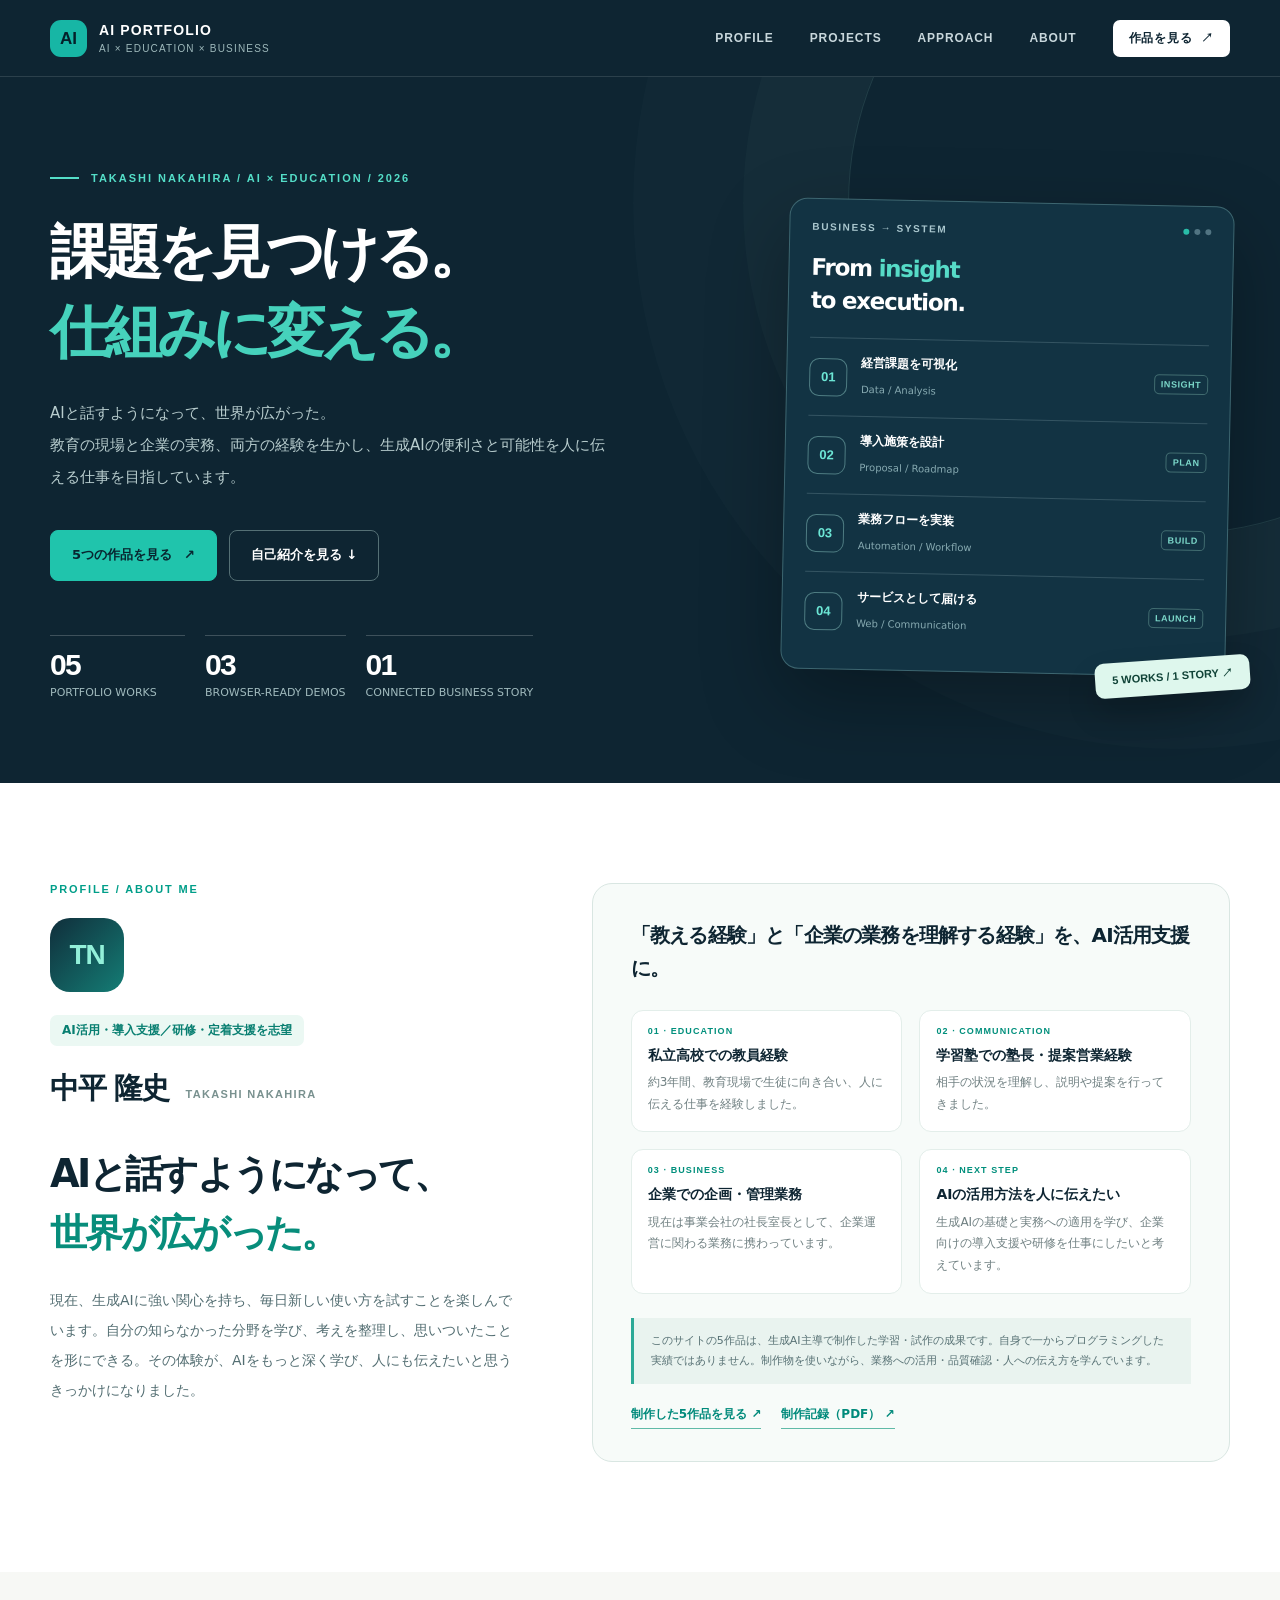
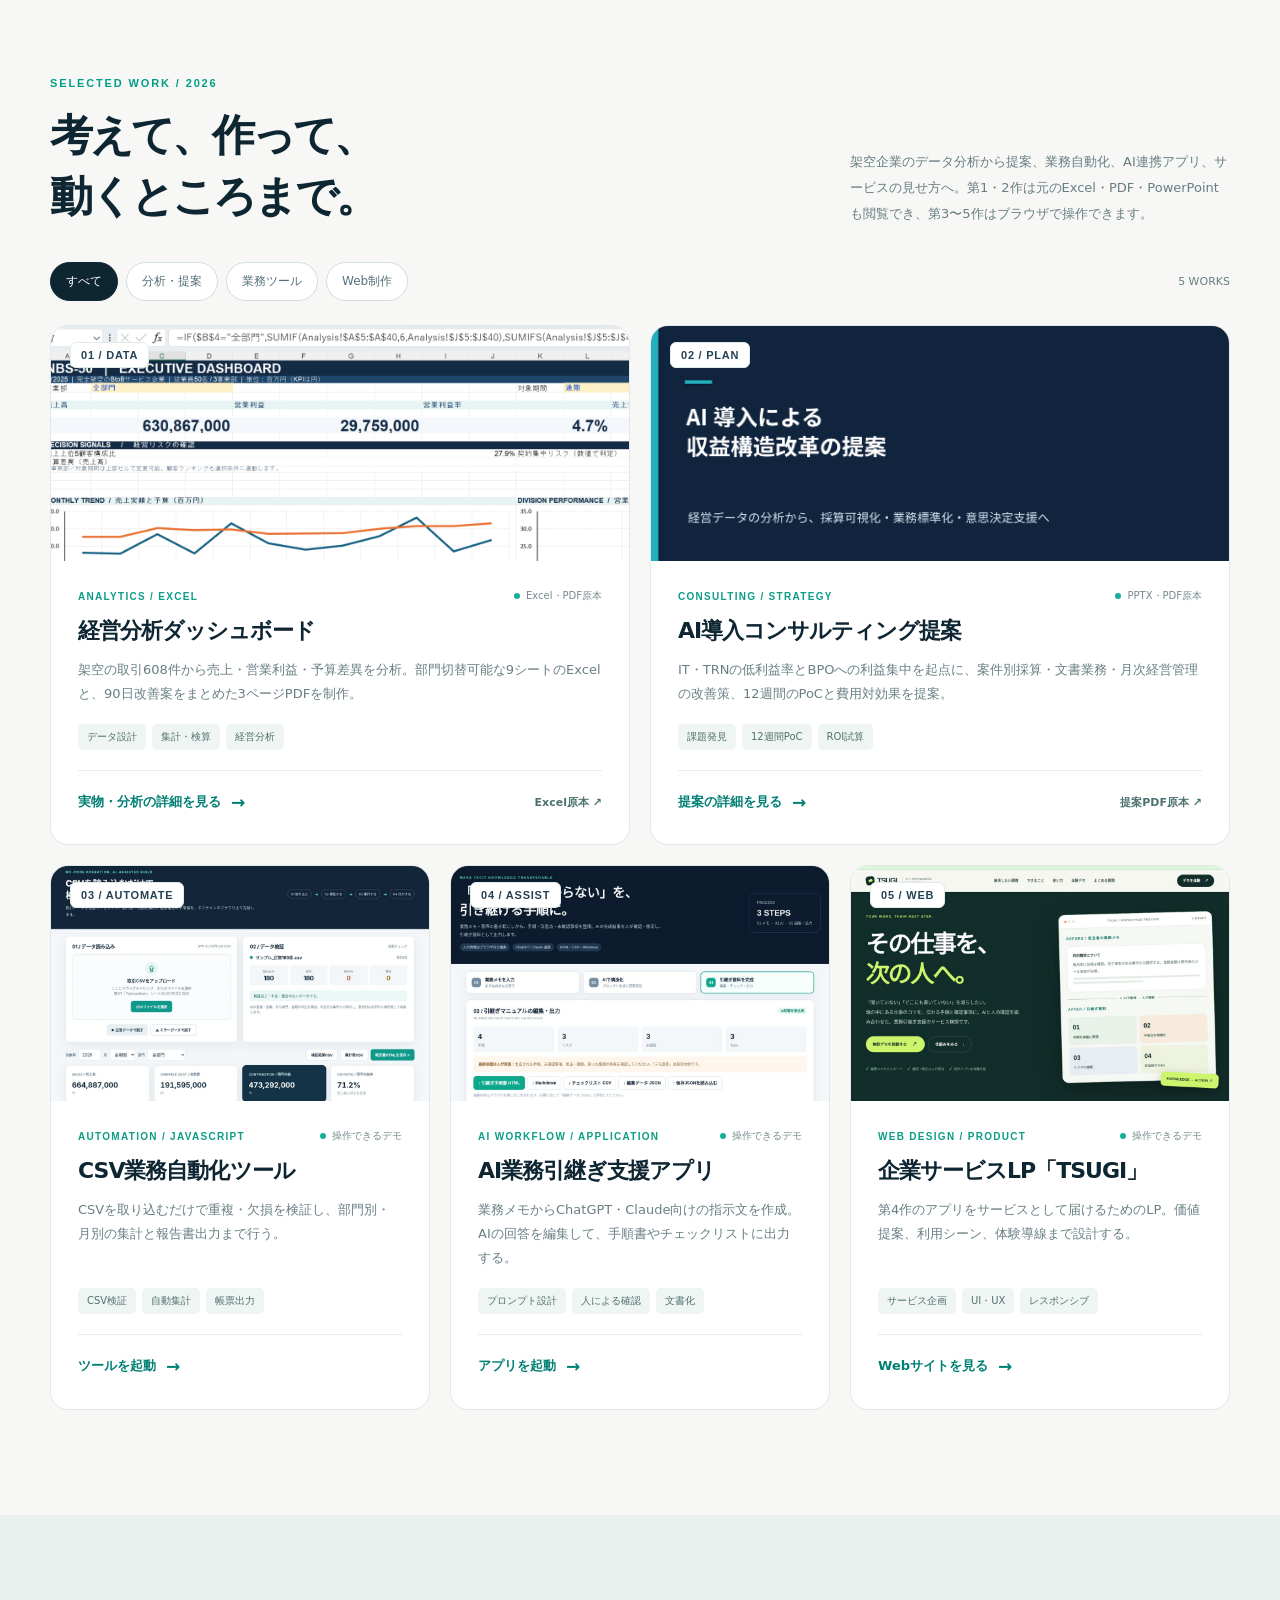
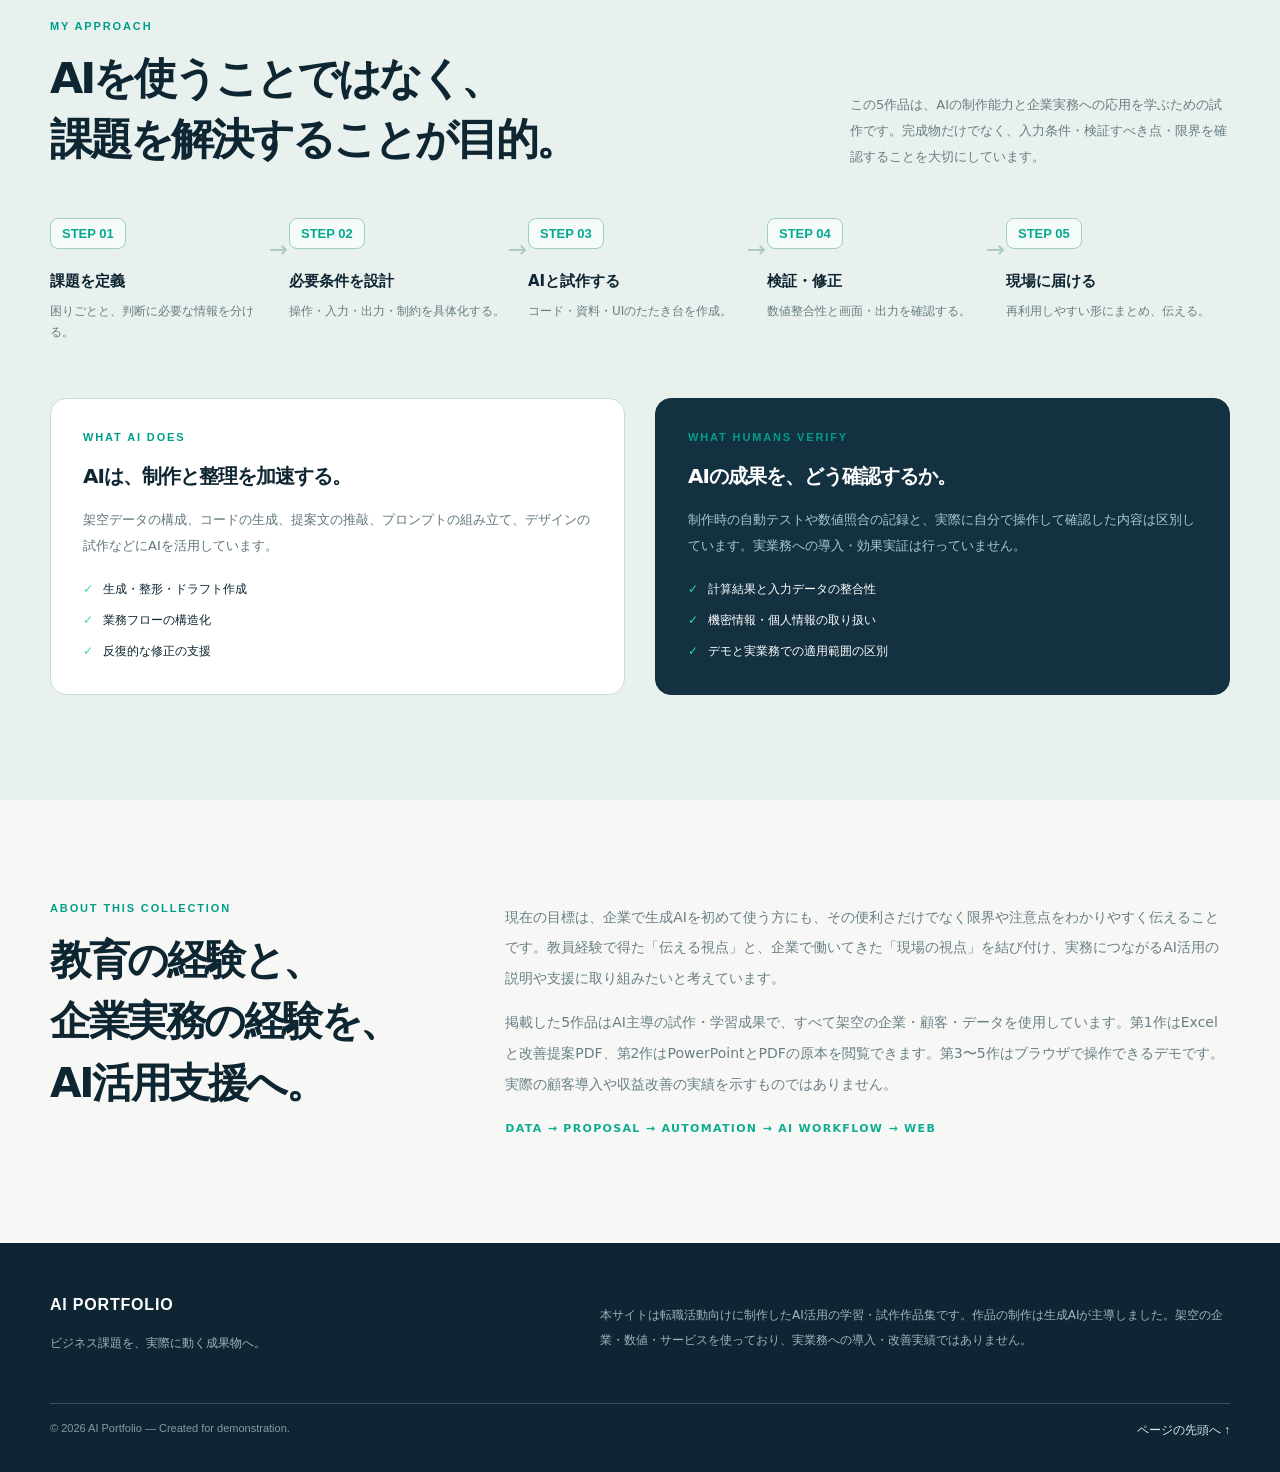
==== index.html @ bf44d301 "Add files via upload" ====
<!DOCTYPE html>

<html lang="ja"><head><meta charset="utf-8"/><meta content="width=device-width, initial-scale=1" name="viewport"/><meta content="light" name="color-scheme"/><meta content="教員・学習塾・事業会社での経験を背景に、AI活用と企業向け研修・導入支援を目指す中平隆史の自己紹介とAI活用作品5点。" name="description"/><title>中平 隆史｜AI活用・研修支援を目指すポートフォリオ</title>
<style>
:root{--ink:#0e2532;--ink2:#142f3e;--cream:#f7f8f5;--paper:#ffffff;--soft:#edf3f1;--mint:#11b59e;--mint2:#d9f4ea;--line:#dce6e5;--muted:#687d83;--pale:#b9cccd;--shadow:0 19px 50px rgba(14,37,50,.08)}
*{box-sizing:border-box}html{scroll-behavior:smooth}body{margin:0;background:var(--cream);font-family:'Yu Gothic','Hiragino Kaku Gothic ProN','Noto Sans JP',Meiryo,system-ui,sans-serif;color:var(--ink);-webkit-font-smoothing:antialiased;line-height:1.75}a{color:inherit}button{font:inherit;cursor:pointer}a:focus-visible,button:focus-visible{outline:3px solid var(--mint);outline-offset:4px}a:not(.btn):hover{text-decoration-color:var(--mint)}.wrap{width:min(1180px,calc(100% - 64px));margin-inline:auto}.topbar{background:var(--ink);color:white;position:sticky;top:0;z-index:40;border-bottom:1px solid rgba(255,255,255,.12)}.topbar-inner{height:76px;display:flex;align-items:center;justify-content:space-between;gap:20px}.brand{display:flex;align-items:center;gap:12px;text-decoration:none}.brand-mark{width:37px;height:37px;border-radius:11px;background:#17b6a5;color:#04202a;font:800 17px/37px Arial;text-align:center}.brand-copy{display:flex;flex-direction:column;line-height:1.22}.brand-copy b{font:700 14px Arial,sans-serif;letter-spacing:.08em}.brand-copy small{font:400 10px Arial,sans-serif;letter-spacing:.12em;color:#9eb9bb;margin-top:5px}.topnav{display:flex;align-items:center;gap:36px}.topnav a{color:#c8d7dc;text-decoration:none;font:700 12px Arial,sans-serif;letter-spacing:.075em}.topnav a:hover{color:white}.nav-cta{display:flex;gap:8px;align-items:center;color:var(--ink)!important;background:white;padding:10px 16px;border-radius:7px}.mobile-menu{display:none;border:1px solid #54686e;color:white;background:none;border-radius:8px;padding:7px 11px}
.hero{background:var(--ink);color:white;position:relative;overflow:hidden}.hero:before{content:'';width:660px;height:660px;border:1px solid rgba(175,233,219,.12);border-radius:50%;position:absolute;right:-230px;top:-205px;box-shadow:0 0 0 105px rgba(175,233,219,.025),0 0 0 215px rgba(175,233,219,.016)}.hero-grid{display:grid;grid-template-columns:1.15fr .85fr;gap:45px;align-items:center;padding:95px 0 80px;position:relative}.hero-kicker{display:flex;align-items:center;gap:12px;color:#54dec8;font:700 11px Arial,sans-serif;letter-spacing:.18em;margin-bottom:28px}.hero-kicker:before{content:'';width:29px;height:2px;background:#54dec8}.hero h1{font-size:clamp(37px,4.55vw,65px);line-height:1.38;letter-spacing:-.075em;margin:0 0 24px;font-weight:800}.hero h1 em{font-style:normal;color:#46d2bc}.hero-copy{max-width:560px;font-size:15px;color:#b8cdce;line-height:2.15;margin:0}.hero-actions{display:flex;gap:12px;flex-wrap:wrap;margin-top:37px}.btn{display:inline-flex;justify-content:center;align-items:center;gap:12px;border-radius:8px;padding:13px 21px;font-weight:700;font-size:13px;text-decoration:none;transition:transform .2s,background .2s,border .2s}.btn:hover{transform:translateY(-2px)}.btn-primary{background:#20c4ac;color:#082630;border:1px solid #20c4ac}.btn-primary:hover{background:#63e1cf}.btn-outline{border:1px solid #557075;color:white}.btn-outline:hover{border-color:white}.hero-meta{display:flex;gap:20px;flex-wrap:wrap;margin-top:54px}.hero-meta .stat{border-top:1px solid rgba(255,255,255,.2);padding-top:12px;min-width:135px}.hero-meta b{font:600 30px Arial,sans-serif;letter-spacing:-.06em}.hero-meta span{display:block;color:#a0babd;font-size:11px;line-height:1.7}
.hero-art{max-width:445px;width:100%;margin-left:auto;position:relative}.board{background:#123343;border:1px solid #3d6670;border-radius:18px;padding:22px 22px 19px;box-shadow:0 30px 80px rgba(0,0,0,.3);transform:rotate(1.2deg)}.board-top{display:flex;justify-content:space-between;gap:6px;font:700 10px Arial;letter-spacing:.16em;color:#aac7ce}.dot-row{display:flex;gap:5px}.dot{width:6px;height:6px;border-radius:50%;background:#517482}.dot:nth-child(1){background:#29bda8}.board-title{font-size:23px;line-height:1.42;font-weight:800;letter-spacing:-.055em;margin:19px 0 21px}.board-title span{color:#56dbc7}.flowstep{display:flex;align-items:center;gap:14px;padding:14px 0;border-top:1px solid #345462}.flow-num{width:38px;height:38px;flex-shrink:0;border:1px solid #4e7c82;border-radius:10px;display:flex;align-items:center;justify-content:center;font:bold 13px Arial;color:#6ce6d5}.flowline{flex:1}.flowline strong{display:block;font-size:12px}.flowline small{font-size:10px;color:#87aab1}.flow-tag{font:700 9px Arial;letter-spacing:.06em;color:#7cd8ca;border:1px solid #416c70;padding:4px 6px;border-radius:5px}.floatnote{position:absolute;right:-20px;bottom:-21px;background:#def7ed;padding:10px 17px;color:#104337;font:700 11px Arial;border-radius:9px;box-shadow:0 15px 30px rgba(0,0,0,.17);transform:rotate(-4deg)}
.section{padding:105px 0}.section-kicker{display:block;color:#009e89;font:700 11px Arial,sans-serif;letter-spacing:.17em;margin-bottom:16px}.section-head{display:flex;gap:30px;justify-content:space-between;align-items:end;margin-bottom:35px}.section-head h2{margin:0;font-size:clamp(28px,3.4vw,43px);letter-spacing:-.07em;line-height:1.42}.section-intro{max-width:380px;color:var(--muted);font-size:13px;line-height:2;margin:0}.filters{display:flex;flex-wrap:wrap;gap:8px;margin:0 0 24px}.filter{padding:8px 15px;border:1px solid #d0dfdc;border-radius:100px;background:white;color:#56707a;font-size:12px}.filter:hover{border-color:#23b6a6}.filter.active{background:var(--ink);border-color:var(--ink);color:#fff}.result-count{color:var(--muted);font-size:11px;margin-left:auto;align-self:center}.project-grid{display:grid;grid-template-columns:repeat(6,minmax(0,1fr));gap:20px}.project{grid-column:span 3;background:white;border:1px solid #e1e9e6;border-radius:18px;overflow:hidden;transition:transform .22s,box-shadow .22s;display:flex;flex-direction:column;min-height:510px}.project:hover{transform:translateY(-4px);box-shadow:var(--shadow)}.project.featured{grid-column:span 3}.project.third{grid-column:span 2}.project.hidden{display:none}.project-visual{height:235px;position:relative;overflow:hidden;background:#e6f1ef}.project-visual img{width:100%;height:100%;object-fit:cover;object-position:top center;transition:transform .5s}.project:hover img{transform:scale(1.04)}.visual-inner{position:absolute;inset:0;padding:27px}.v01{background:linear-gradient(125deg,#173449,#10263a)}.v02{background:linear-gradient(145deg,#d8f3e8,#d9e9f0)}.v01 .mini-header{font:700 12px Arial;letter-spacing:.16em;color:#b2d2da}.mini-kpis{display:grid;grid-template-columns:repeat(2,1fr);gap:9px;margin-top:15px}.mini-kpis div{border:1px solid #3e6172;background:#1b4557;border-radius:7px;padding:11px}.mini-kpis small{display:block;color:#89acba;font-size:9px}.mini-kpis b{color:white;font:bold 22px Arial}.mini-bars{height:62px;display:flex;gap:8px;align-items:end;margin-top:18px;border-bottom:1px solid #557184}.mini-bars i{flex:1;background:#23c3a9;border-radius:3px 3px 0 0;opacity:.9}.v02 .plan-paper{position:absolute;inset:23px 25px;background:#fff;box-shadow:0 15px 27px #395e631f;border-radius:7px;padding:24px 24px;transform:rotate(-2deg)}.plan-paper small{font:700 9px Arial;letter-spacing:.1em;color:#009f8d}.plan-paper h4{margin:7px 0 17px;line-height:1.4;font-size:20px;letter-spacing:-.04em;color:#193340}.mini-steps{display:flex;align-items:center;gap:6px}.mini-steps span{background:#e7f2f0;flex:1;border-radius:5px;padding:12px 4px;text-align:center;font:700 11px Arial;color:#176b66}.mini-steps b{font-size:12px;color:#34baa5}.cover-number{position:absolute;top:16px;left:19px;z-index:1;background:#fff;color:#234155;font:800 11px Arial;letter-spacing:.07em;border:1px solid #dfebea;border-radius:6px;padding:6px 10px}.project-text{padding:26px 27px 27px;display:flex;flex:1;flex-direction:column}.project-top{display:flex;align-items:center;justify-content:space-between;gap:6px;margin-bottom:10px}.project-type{font:700 10px Arial;letter-spacing:.13em;color:#0c9c88}.project-status{font-size:10px;color:#778b8f}.project-status.live:before{content:'';display:inline-block;width:6px;height:6px;background:#18ae98;border-radius:50%;margin-right:6px}.project-text h3{font-size:22px;letter-spacing:-.045em;line-height:1.45;margin:0 0 11px}.project-desc{font-size:13px;line-height:1.86;color:#697f84;margin:0 0 18px}.chip-row{display:flex;flex-wrap:wrap;gap:6px;margin-top:auto}.chip{display:inline-block;color:#52716f;background:#eef5f2;border-radius:5px;padding:4px 9px;font-size:10px}.project-bottom{border-top:1px solid #e6eeeb;margin-top:20px;padding-top:17px}.project-bottom a{display:inline-flex;align-items:center;gap:10px;font-size:13px;text-decoration:none;font-weight:700;color:#007f74}.project-bottom a span{font-size:17px;transition:transform .2s}.project-bottom a:hover span{transform:translateX(5px)}
.method{background:#e9f1ee}.method .section-head{margin-bottom:48px}.methodline{display:grid;grid-template-columns:repeat(5,1fr);gap:15px}.methodcell{position:relative}.methodcell:after{content:'→';color:#a9c9c0;font-size:23px;position:absolute;top:11px;right:-14px}.methodcell:last-child:after{content:''}.methodno{color:#06a98f;font:800 13px Arial;border:1px solid #9ecfc4;border-radius:8px;display:inline-block;padding:7px 11px;background:#f5fbf9}.methodcell h3{font-size:15px;margin:19px 0 7px}.methodcell p{font-size:12px;color:#677e82;margin:0}.proof{display:grid;grid-template-columns:1fr 1fr;gap:30px;align-items:stretch;margin-top:55px}.proof-panel{border:1px solid #cbdcd6;background:#fff;border-radius:16px;padding:32px}.proof-panel.dark{background:#133140;border-color:#133140;color:white}.proof-panel h3{font-size:20px;letter-spacing:-.05em;margin:0 0 13px}.proof-panel p{color:#60777d;font-size:13px;line-height:2}.proof-panel.dark p{color:#abc7cc}.proof-points{display:grid;gap:10px;margin-top:20px}.proof-points>div{font-size:12px;display:flex;gap:10px;align-items:start}.proof-points b{color:#39d3b7}.about{padding:102px 0}.about-grid{display:grid;grid-template-columns:.7fr 1.3fr;gap:65px}.about h2{font-size:clamp(28px,3.2vw,41px);line-height:1.5;letter-spacing:-.06em;margin:0}.about p{font-size:14px;color:#687e85;line-height:2.18;margin-top:0}.about .mini-label{font-size:11px;letter-spacing:.12em;color:#0eac93;font-weight:800}.footer{background:#102533;color:#c0d3d8;padding:48px 0 33px}.footer-top{display:flex;justify-content:space-between;gap:24px;align-items:start}.footer strong{font:700 16px Arial;letter-spacing:.05em;color:white}.footer p{font-size:12px;line-height:2.1;max-width:630px;color:#9db6ba}.footer-bottom{padding-top:18px;margin-top:35px;border-top:1px solid #35515e;font:11px Arial;color:#829ba1;display:flex;justify-content:space-between;gap:18px}.backtop{font-size:12px;text-decoration:none;color:#d3ebe9}
@media(max-width:1020px){.hero-grid{gap:25px}.project.third{grid-column:span 3}.methodline{grid-template-columns:repeat(3,1fr);row-gap:30px}.methodcell:nth-child(3):after{content:''}}
@media(max-width:760px){.wrap{width:min(100% - 36px,1180px)}.topbar-inner{height:64px}.mobile-menu{display:block}.topnav{display:none;position:absolute;top:64px;left:0;right:0;padding:20px;background:#102533;flex-direction:column;align-items:stretch;gap:0;box-shadow:0 15px 30px rgba(0,0,0,.2)}.topnav.open{display:flex}.topnav a{padding:13px 16px}.topnav .nav-cta{margin-top:8px}.hero-grid{grid-template-columns:1fr;padding:57px 0 68px;gap:55px}.hero h1{font-size:clamp(38px,8vw,57px)}.hero-art{margin:auto;max-width:460px}.hero-meta{margin-top:35px}.hero-meta .stat{min-width:100px}.section{padding:70px 0}.section-head{display:block}.section-intro{margin-top:18px}.project,.project.featured,.project.third{grid-column:span 6}.project{min-height:0}.project-visual{height:245px}.methodline{grid-template-columns:repeat(2,1fr)}.methodcell:nth-child(3):after{content:'→'}.methodcell:nth-child(even):after{content:''}.proof{grid-template-columns:1fr}.about{padding:70px 0}.about-grid{grid-template-columns:1fr;gap:18px}.footer-top{display:block}.footer-bottom{flex-wrap:wrap}}
@media(max-width:480px){.hero h1{font-size:36px}.hero-kicker{font-size:10px}.hero-copy{font-size:13px}.hero-actions .btn{width:100%}.board{padding:17px}.board-title{font-size:19px}.floatnote{right:0}.project-visual{height:200px}.project-text{padding:23px}.project-text h3{font-size:20px}.methodline{gap:25px 17px}.methodcell h3{font-size:13px}.methodcell p{font-size:11px}.filter{font-size:11px;padding:7px 10px}.result-count{width:100%;margin-left:0}}
@media(prefers-reduced-motion:reduce){html{scroll-behavior:auto}*,*:before,*:after{transition:none!important}}
.project-visual.v01,.project-visual.v02{background:#eef4f2}.project-visual.v01 img{object-fit:cover;object-position:center 19%}.project-visual.v02 img{object-fit:cover;object-position:center top}.project-bottom{display:flex;justify-content:space-between;align-items:center;flex-wrap:wrap;gap:10px}.project-bottom .direct-link{font-size:11px;color:#4c7270;font-weight:650}@media(max-width:560px){.project-bottom{align-items:flex-start;flex-direction:column;gap:9px}}

/* Profile: recruitment-specific introduction */
.profile-section{padding:100px 0 110px;background:#fff;scroll-margin-top:80px}.profile-layout{display:grid;grid-template-columns:minmax(0,.85fr) minmax(0,1.15fr);gap:70px;align-items:start}.profile-monogram{width:74px;height:74px;margin:23px 0;border-radius:20px;background:linear-gradient(135deg,#102e3b,#147d75);display:flex;align-items:center;justify-content:center;color:#93f0d9;font:800 28px Arial;letter-spacing:-.04em}.profile-role{display:inline-block;font-size:12px;color:#087f71;background:#ebf8f3;border-radius:7px;padding:5px 12px;font-weight:700}.profile-intro h2{margin:17px 0 30px;font-size:29px;letter-spacing:-.05em}.profile-intro h2 span{font:700 11px Arial;color:#79918f;letter-spacing:.12em;margin-left:8px}.profile-headline{margin:0 0 22px;font-weight:800;font-size:clamp(28px,3vw,43px);line-height:1.55;letter-spacing:-.07em}.profile-headline em{font-style:normal;color:#078d7b}.profile-brief{margin:0;color:#536e72;font-size:14px;line-height:2.15}.profile-panel{border:1px solid #d9e6e2;background:#f7fbf9;border-radius:20px;padding:35px 38px 32px}.profile-lead{font-size:20px;font-weight:800;line-height:1.65;letter-spacing:-.04em;margin-bottom:25px}.career-grid{display:grid;grid-template-columns:repeat(2,minmax(0,1fr));gap:17px}.career-item{padding:15px 16px 16px;border:1px solid #e3eeea;border-radius:12px;background:#fff}.career-item span{display:block;font:700 9px Arial;letter-spacing:.12em;color:#008f7c}.career-item h3{font-size:14px;line-height:1.6;margin:8px 0 6px}.career-item p{font-size:12px;color:#708082;line-height:1.8;margin:0}.profile-note{font-size:11px;color:#577174;background:#e9f3ef;border-left:3px solid #2ca997;padding:13px 17px;margin:24px 0 20px;line-height:1.85}.profile-links{display:flex;gap:20px;flex-wrap:wrap}.profile-links a{font-size:12px;font-weight:700;color:#008a7b;text-decoration:none;border-bottom:1px solid #60baa7;padding-bottom:3px}.profile-links a:hover{color:#064d48}
@media(max-width:950px){.profile-layout{grid-template-columns:1fr;gap:35px}.profile-panel{padding:28px}.profile-section{padding:75px 0}}
@media(max-width:600px){.profile-section{padding:55px 0}.career-grid{grid-template-columns:1fr;gap:10px}.profile-panel{padding:20px}.profile-intro h2{font-size:25px}.profile-intro h2 span{display:block;margin:5px 0 0}.profile-headline{font-size:30px}.profile-brief{font-size:13px}}
</style><meta content="中平 隆史｜AI活用ポートフォリオ" property="og:title"/><meta content="AIと話すようになって、世界が広がった。教育経験と企業実務の経験を生かし、AIをわかりやすく伝えたい。" property="og:description"/></head><body>
<header class="topbar"><div class="wrap topbar-inner"><a aria-label="トップページに戻る" class="brand" href="#top"><span class="brand-mark">AI</span><span class="brand-copy"><b>AI PORTFOLIO</b><small>AI × EDUCATION × BUSINESS</small></span></a><button aria-controls="topNav" aria-expanded="false" aria-label="メニューを開く" class="mobile-menu" id="menuButton" type="button">☰</button><nav aria-label="メインナビゲーション" class="topnav" id="topNav"><a href="#profile">PROFILE</a><a href="#works">PROJECTS</a><a href="#approach">APPROACH</a><a href="#about">ABOUT</a><a class="nav-cta" href="#works">作品を見る <span aria-hidden="true">↗</span></a></nav></div></header>
<main id="top"><section class="hero"><div class="wrap hero-grid"><div><div class="hero-kicker">TAKASHI NAKAHIRA  /  AI × EDUCATION  /  2026</div><h1>課題を見つける。<br/><em>仕組みに変える。</em></h1><p class="hero-copy">AIと話すようになって、世界が広がった。<br/>教育の現場と企業の実務、両方の経験を生かし、生成AIの便利さと可能性を人に伝える仕事を目指しています。</p><div class="hero-actions"><a class="btn btn-primary" href="#works">5つの作品を見る <span aria-hidden="true">↗</span></a><a class="btn btn-outline" href="#profile">自己紹介を見る ↓</a></div><div class="hero-meta"><div class="stat"><b>05</b><span>PORTFOLIO WORKS</span></div><div class="stat"><b>03</b><span>BROWSER-READY DEMOS</span></div><div class="stat"><b>01</b><span>CONNECTED BUSINESS STORY</span></div></div></div><div aria-label="課題の分析からサービス化までの制作フロー" class="hero-art"><div class="board"><div class="board-top"><span>BUSINESS → SYSTEM</span><span class="dot-row"><i class="dot"></i><i class="dot"></i><i class="dot"></i></span></div><div class="board-title">From <span>insight</span><br/>to execution.</div><div class="flowstep"><span class="flow-num">01</span><span class="flowline"><strong>経営課題を可視化</strong><small>Data / Analysis</small></span><span class="flow-tag">INSIGHT</span></div><div class="flowstep"><span class="flow-num">02</span><span class="flowline"><strong>導入施策を設計</strong><small>Proposal / Roadmap</small></span><span class="flow-tag">PLAN</span></div><div class="flowstep"><span class="flow-num">03</span><span class="flowline"><strong>業務フローを実装</strong><small>Automation / Workflow</small></span><span class="flow-tag">BUILD</span></div><div class="flowstep"><span class="flow-num">04</span><span class="flowline"><strong>サービスとして届ける</strong><small>Web / Communication</small></span><span class="flow-tag">LAUNCH</span></div></div><div class="floatnote">5 WORKS / 1 STORY ↗</div></div></div></section><section aria-labelledby="profile-title" class="profile-section" id="profile">
<div class="wrap profile-layout">
<div class="profile-intro">
<span class="section-kicker">PROFILE / ABOUT ME</span>
<div aria-hidden="true" class="profile-monogram">TN</div>
<div class="profile-role">AI活用・導入支援／研修・定着支援を志望</div>
<h2 id="profile-title">中平 隆史 <span>TAKASHI NAKAHIRA</span></h2>
<p class="profile-headline">AIと話すようになって、<br/><em>世界が広がった。</em></p>
<p class="profile-brief">現在、生成AIに強い関心を持ち、毎日新しい使い方を試すことを楽しんでいます。自分の知らなかった分野を学び、考えを整理し、思いついたことを形にできる。その体験が、AIをもっと深く学び、人にも伝えたいと思うきっかけになりました。</p>
</div>
<div class="profile-panel">
<div class="profile-lead">「教える経験」と「企業の業務を理解する経験」を、AI活用支援に。</div>
<div class="career-grid">
<div class="career-item"><span>01 · EDUCATION</span><h3>私立高校での教員経験</h3><p>約3年間、教育現場で生徒に向き合い、人に伝える仕事を経験しました。</p></div>
<div class="career-item"><span>02 · COMMUNICATION</span><h3>学習塾での塾長・提案営業経験</h3><p>相手の状況を理解し、説明や提案を行ってきました。</p></div>
<div class="career-item"><span>03 · BUSINESS</span><h3>企業での企画・管理業務</h3><p>現在は事業会社の社長室長として、企業運営に関わる業務に携わっています。</p></div>
<div class="career-item"><span>04 · NEXT STEP</span><h3>AIの活用方法を人に伝えたい</h3><p>生成AIの基礎と実務への適用を学び、企業向けの導入支援や研修を仕事にしたいと考えています。</p></div>
</div>
<p class="profile-note">このサイトの5作品は、生成AI主導で制作した学習・試作の成果です。自身で一からプログラミングした実績ではありません。制作物を使いながら、業務への活用・品質確認・人への伝え方を学んでいます。</p>
<div class="profile-links"><a href="#works">制作した5作品を見る ↗</a><a href="docs/AI成果物5作品_制作記録_提出用.pdf" rel="noopener" target="_blank">制作記録（PDF） ↗</a></div>
</div>
</div>
</section>
<section class="section" id="works"><div class="wrap"><div class="section-kicker">SELECTED WORK / 2026</div><div class="section-head"><h2>考えて、作って、<br/>動くところまで。</h2><p class="section-intro">架空企業のデータ分析から提案、業務自動化、AI連携アプリ、サービスの見せ方へ。第1・2作は元のExcel・PDF・PowerPointも閲覧でき、第3〜5作はブラウザで操作できます。</p></div><div aria-label="作品カテゴリの絞り込み" class="filters" role="group"><button aria-pressed="true" class="filter active" data-filter="all" type="button">すべて</button><button aria-pressed="false" class="filter" data-filter="strategy" type="button">分析・提案</button><button aria-pressed="false" class="filter" data-filter="tool" type="button">業務ツール</button><button aria-pressed="false" class="filter" data-filter="web" type="button">Web制作</button><span aria-live="polite" class="result-count" id="resultsCount">5 WORKS</span></div><div class="project-grid">
<article class="project featured" data-category="strategy"><div class="project-visual v01"><span class="cover-number">01 / DATA</span><img alt="第1作の実際のExcelダッシュボード画面" loading="lazy" src="assets/preview_01.png"/></div><div class="project-text"><div class="project-top"><span class="project-type">ANALYTICS / EXCEL</span><span class="project-status live">Excel・PDF原本</span></div><h3>経営分析ダッシュボード</h3><p class="project-desc">架空の取引608件から売上・営業利益・予算差異を分析。部門切替可能な9シートのExcelと、90日改善案をまとめた3ページPDFを制作。</p><div class="chip-row"><span class="chip">データ設計</span><span class="chip">集計・検算</span><span class="chip">経営分析</span></div><div class="project-bottom"><a href="projects/01_経営分析_閲覧版.html">実物・分析の詳細を見る <span aria-hidden="true">→</span></a><a class="direct-link" href="projects/01_経営分析ダッシュボード/01_経営分析ダッシュボード.xlsx">Excel原本 ↗</a></div></div></article>
<article class="project featured" data-category="strategy"><div class="project-visual v02"><span class="cover-number">02 / PLAN</span><img alt="第2作の12スライドAI導入提案書の原本表紙" loading="lazy" src="assets/preview_02.png"/></div><div class="project-text"><div class="project-top"><span class="project-type">CONSULTING / STRATEGY</span><span class="project-status live">PPTX・PDF原本</span></div><h3>AI導入コンサルティング提案</h3><p class="project-desc">IT・TRNの低利益率とBPOへの利益集中を起点に、案件別採算・文書業務・月次経営管理の改善策、12週間のPoCと費用対効果を提案。</p><div class="chip-row"><span class="chip">課題発見</span><span class="chip">12週間PoC</span><span class="chip">ROI試算</span></div><div class="project-bottom"><a href="projects/02_AI導入_提案サマリー.html">提案の詳細を見る <span aria-hidden="true">→</span></a><a class="direct-link" href="projects/02_AI導入提案書/AI導入_経営改善提案書_第2作.pdf">提案PDF原本 ↗</a></div></div></article>
<article class="project third" data-category="tool"><div class="project-visual"><span class="cover-number">03 / AUTOMATE</span><img alt="CSV自動集計ツールの画面。データ検証と集計結果を表示" loading="lazy" src="assets/preview_03.jpg"/></div><div class="project-text"><div class="project-top"><span class="project-type">AUTOMATION / JAVASCRIPT</span><span class="project-status live">操作できるデモ</span></div><h3>CSV業務自動化ツール</h3><p class="project-desc">CSVを取り込むだけで重複・欠損を検証し、部門別・月別の集計と報告書出力まで行う。</p><div class="chip-row"><span class="chip">CSV検証</span><span class="chip">自動集計</span><span class="chip">帳票出力</span></div><div class="project-bottom"><a href="projects/03_CSV業務自動化ツール/03_CSV自動集計ツール.html">ツールを起動 <span aria-hidden="true">→</span></a></div></div></article>
<article class="project third" data-category="tool"><div class="project-visual"><span class="cover-number">04 / ASSIST</span><img alt="AI業務引継ぎ支援アプリの操作画面" loading="lazy" src="assets/preview_04.jpg"/></div><div class="project-text"><div class="project-top"><span class="project-type">AI WORKFLOW / APPLICATION</span><span class="project-status live">操作できるデモ</span></div><h3>AI業務引継ぎ支援アプリ</h3><p class="project-desc">業務メモからChatGPT・Claude向けの指示文を作成。AIの回答を編集して、手順書やチェックリストに出力する。</p><div class="chip-row"><span class="chip">プロンプト設計</span><span class="chip">人による確認</span><span class="chip">文書化</span></div><div class="project-bottom"><a href="projects/04_AI業務引継ぎ支援アプリ/04_業務引継ぎ支援アプリ.html">アプリを起動 <span aria-hidden="true">→</span></a></div></div></article>
<article class="project third" data-category="web"><div class="project-visual"><span class="cover-number">05 / WEB</span><img alt="架空の引継ぎ支援サービスTSUGIのランディングページ" loading="lazy" src="assets/preview_05.jpg"/></div><div class="project-text"><div class="project-top"><span class="project-type">WEB DESIGN / PRODUCT</span><span class="project-status live">操作できるデモ</span></div><h3>企業サービスLP「TSUGI」</h3><p class="project-desc">第4作のアプリをサービスとして届けるためのLP。価値提案、利用シーン、体験導線まで設計する。</p><div class="chip-row"><span class="chip">サービス企画</span><span class="chip">UI・UX</span><span class="chip">レスポンシブ</span></div><div class="project-bottom"><a href="projects/05_企業LP_TSUGI/index.html">Webサイトを見る <span aria-hidden="true">→</span></a></div></div></article>
</div></div></section>
<section class="section method" id="approach"><div class="wrap"><span class="section-kicker">MY APPROACH</span><div class="section-head"><h2>AIを使うことではなく、<br/>課題を解決することが目的。</h2><p class="section-intro">この5作品は、AIの制作能力と企業実務への応用を学ぶための試作です。完成物だけでなく、入力条件・検証すべき点・限界を確認することを大切にしています。</p></div><div class="methodline"><div class="methodcell"><span class="methodno">STEP 01</span><h3>課題を定義</h3><p>困りごとと、判断に必要な情報を分ける。</p></div><div class="methodcell"><span class="methodno">STEP 02</span><h3>必要条件を設計</h3><p>操作・入力・出力・制約を具体化する。</p></div><div class="methodcell"><span class="methodno">STEP 03</span><h3>AIと試作する</h3><p>コード・資料・UIのたたき台を作成。</p></div><div class="methodcell"><span class="methodno">STEP 04</span><h3>検証・修正</h3><p>数値整合性と画面・出力を確認する。</p></div><div class="methodcell"><span class="methodno">STEP 05</span><h3>現場に届ける</h3><p>再利用しやすい形にまとめ、伝える。</p></div></div><div class="proof"><div class="proof-panel"><span class="section-kicker">WHAT AI DOES</span><h3>AIは、制作と整理を加速する。</h3><p>架空データの構成、コードの生成、提案文の推敲、プロンプトの組み立て、デザインの試作などにAIを活用しています。</p><div class="proof-points"><div><b>✓</b>生成・整形・ドラフト作成</div><div><b>✓</b>業務フローの構造化</div><div><b>✓</b>反復的な修正の支援</div></div></div><div class="proof-panel dark"><span class="section-kicker">WHAT HUMANS VERIFY</span><h3>AIの成果を、どう確認するか。</h3><p>制作時の自動テストや数値照合の記録と、実際に自分で操作して確認した内容は区別しています。実業務への導入・効果実証は行っていません。</p><div class="proof-points"><div><b>✓</b>計算結果と入力データの整合性</div><div><b>✓</b>機密情報・個人情報の取り扱い</div><div><b>✓</b>デモと実業務での適用範囲の区別</div></div></div></div></div></section>
<section class="about" id="about"><div class="wrap about-grid"><div><span class="section-kicker">ABOUT THIS COLLECTION</span><h2>教育の経験と、<br/>企業実務の経験を、<br/>AI活用支援へ。</h2></div><div><p>現在の目標は、企業で生成AIを初めて使う方にも、その便利さだけでなく限界や注意点をわかりやすく伝えることです。教員経験で得た「伝える視点」と、企業で働いてきた「現場の視点」を結び付け、実務につながるAI活用の説明や支援に取り組みたいと考えています。</p><p>掲載した5作品はAI主導の試作・学習成果で、すべて架空の企業・顧客・データを使用しています。第1作はExcelと改善提案PDF、第2作はPowerPointとPDFの原本を閲覧できます。第3〜5作はブラウザで操作できるデモです。実際の顧客導入や収益改善の実績を示すものではありません。</p><span class="mini-label">DATA → PROPOSAL → AUTOMATION → AI WORKFLOW → WEB</span></div></div></section></main>
<footer class="footer"><div class="wrap"><div class="footer-top"><div><strong>AI PORTFOLIO</strong><p>ビジネス課題を、実際に動く成果物へ。</p></div><p>本サイトは転職活動向けに制作したAI活用の学習・試作作品集です。作品の制作は生成AIが主導しました。架空の企業・数値・サービスを使っており、実業務への導入・改善実績ではありません。</p></div><div class="footer-bottom"><span>© 2026 AI Portfolio — Created for demonstration.</span><a class="backtop" href="#top">ページの先頭へ ↑</a></div></div></footer>
<script>
(()=>{'use strict';const filters=document.querySelectorAll('[data-filter]'),cards=[...document.querySelectorAll('.project')],count=document.getElementById('resultsCount');filters.forEach(btn=>btn.addEventListener('click',()=>{let value=btn.dataset.filter;filters.forEach(b=>{const active=b===btn;b.classList.toggle('active',active);b.setAttribute('aria-pressed',String(active))});let visible=0;cards.forEach(card=>{let show=value==='all'||card.dataset.category===value;card.classList.toggle('hidden',!show);if(show)visible++});count.textContent=visible+' WORK'+(visible===1?'':'S')}));let menu=document.getElementById('menuButton'),nav=document.getElementById('topNav');menu.addEventListener('click',()=>{let open=nav.classList.toggle('open');menu.setAttribute('aria-expanded',String(open));menu.setAttribute('aria-label',open?'メニューを閉じる':'メニューを開く')});nav.querySelectorAll('a').forEach(a=>a.addEventListener('click',()=>{nav.classList.remove('open');menu.setAttribute('aria-expanded','false');menu.setAttribute('aria-label','メニューを開く')}));})();
</script></body></html>
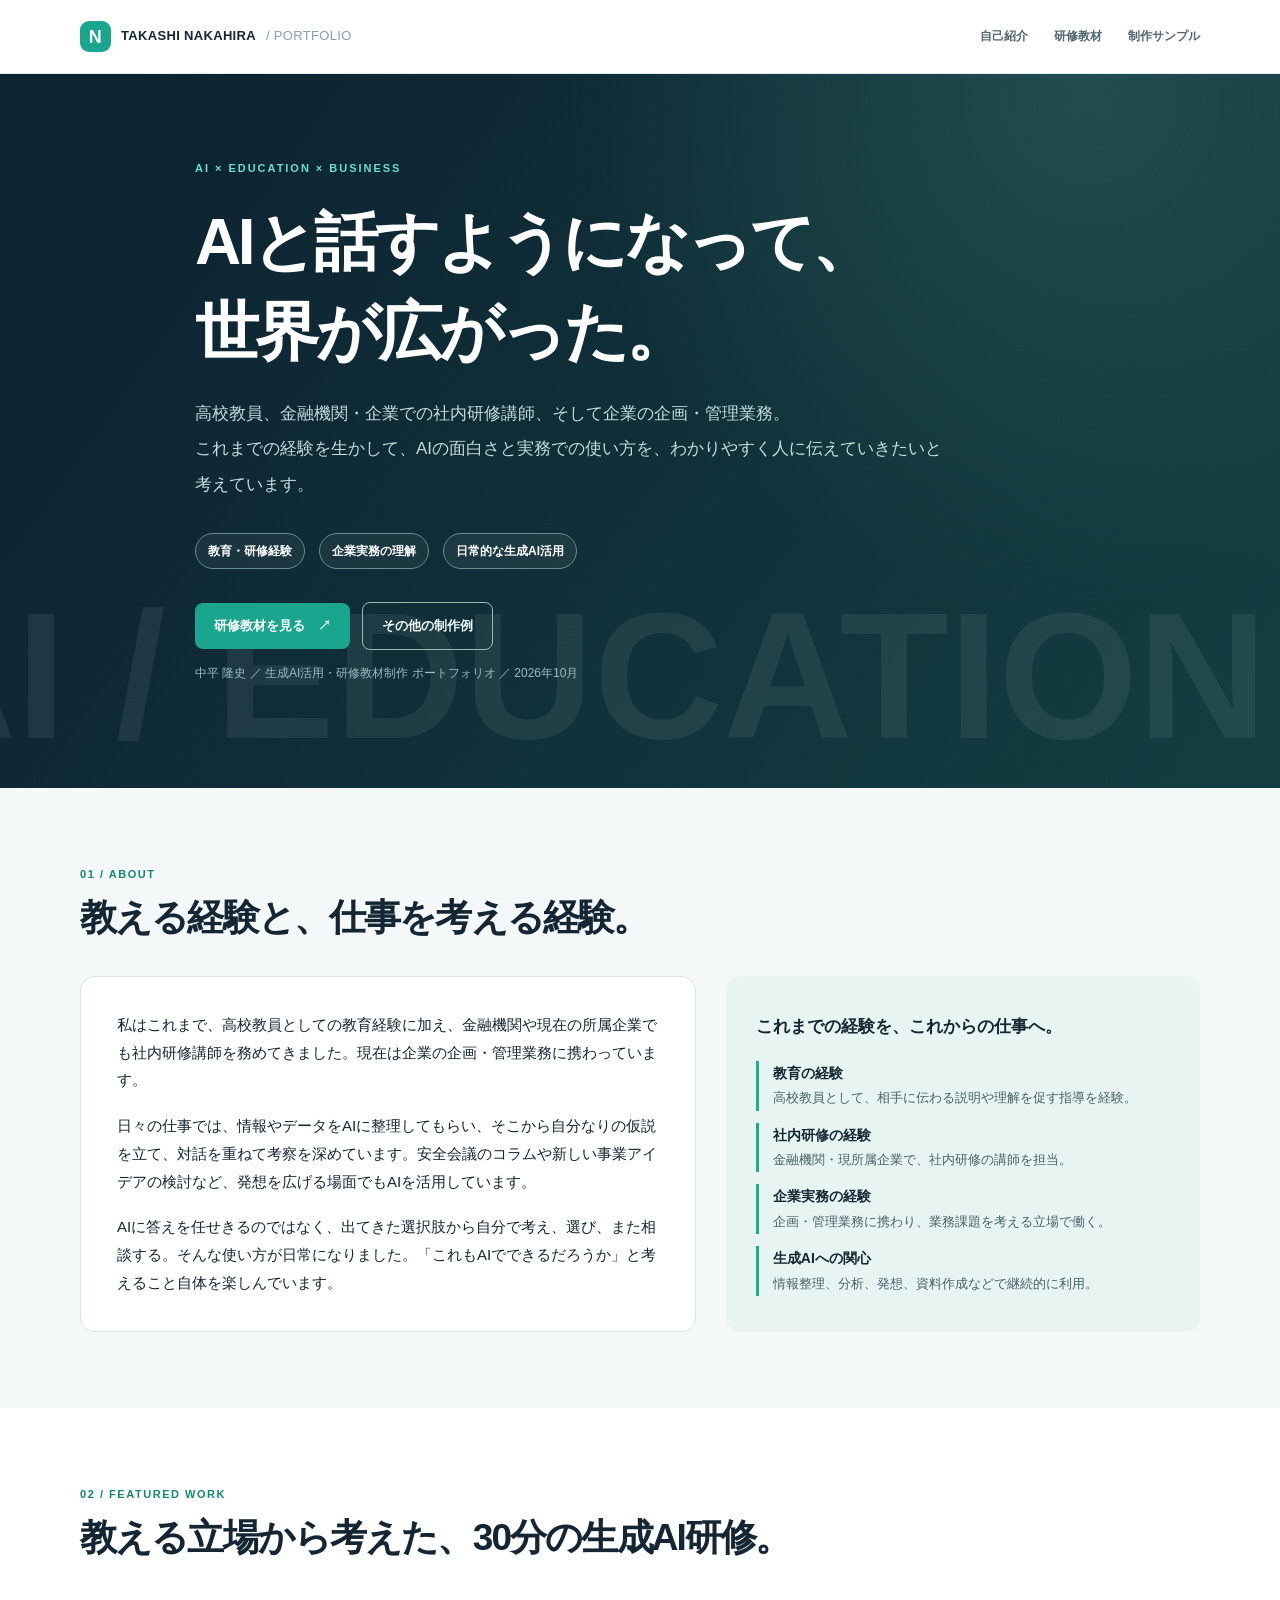
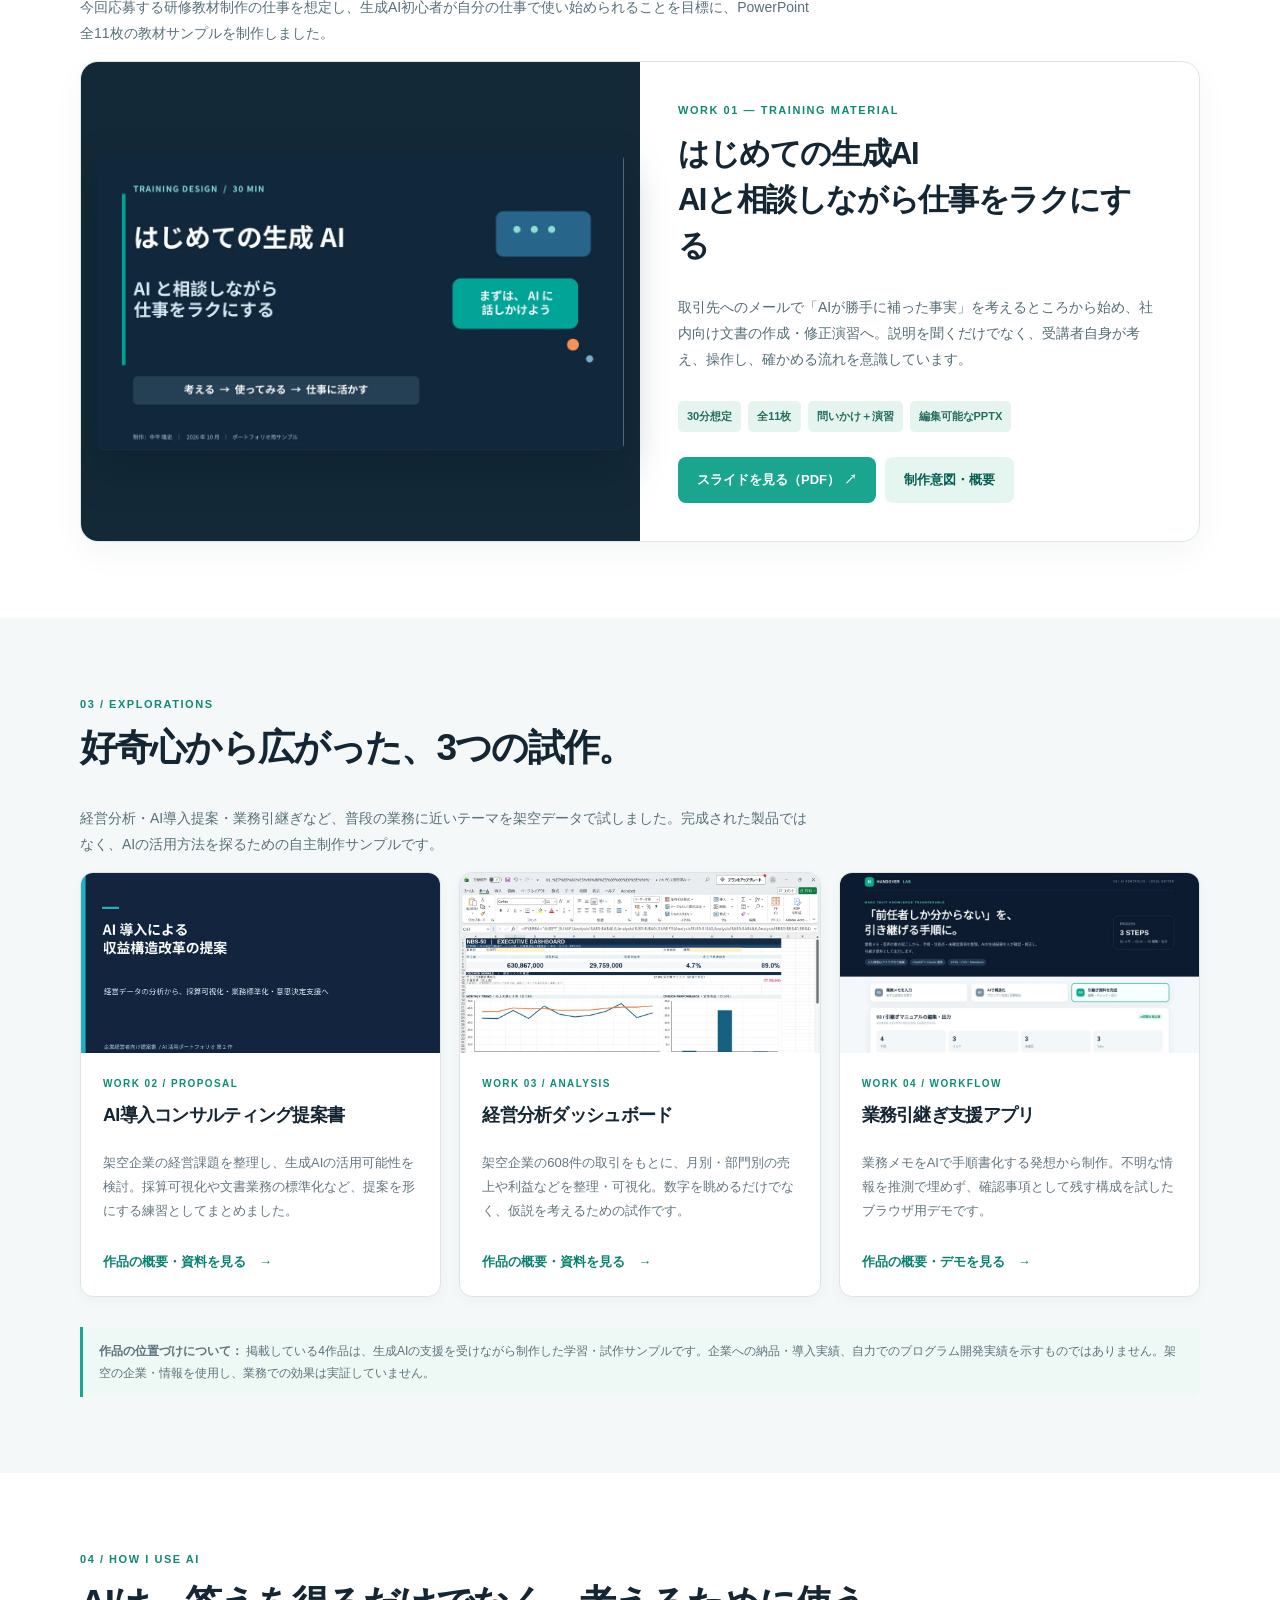
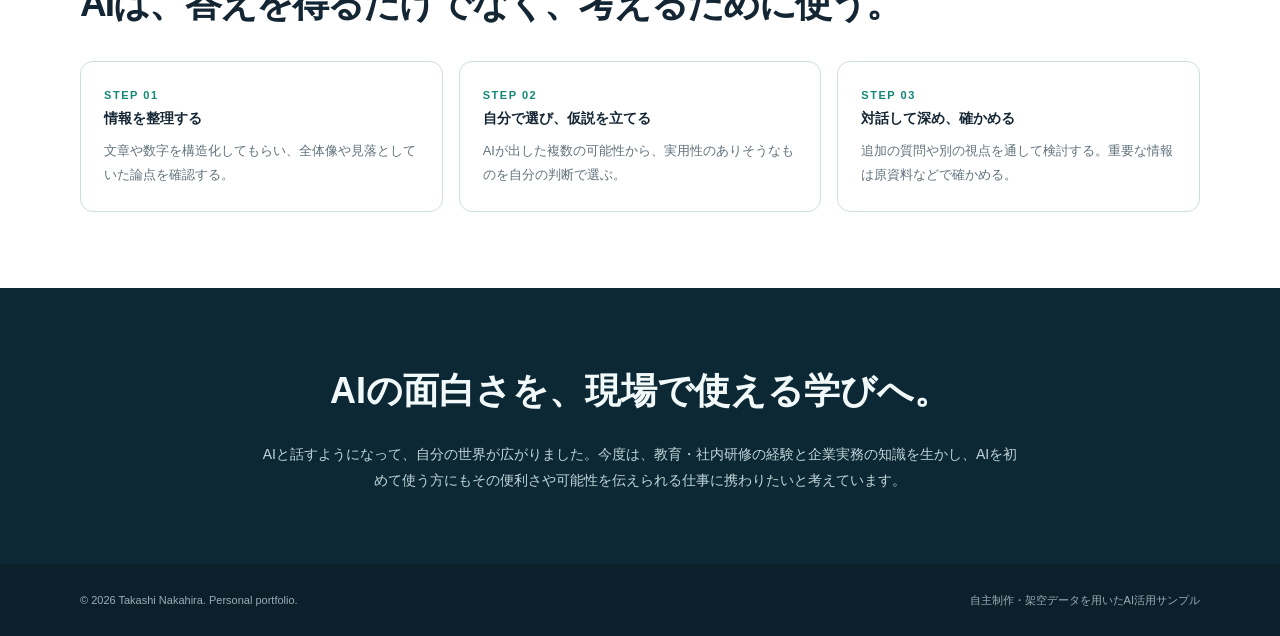
==== commit 09857383: "Add files via upload" ====
--- a/index.html
+++ b/index.html
@@ -1,58 +1,8 @@
-<!DOCTYPE html>
-
-<html lang="ja"><head><meta charset="utf-8"/><meta content="width=device-width, initial-scale=1" name="viewport"/><meta content="light" name="color-scheme"/><meta content="教員・学習塾・事業会社での経験を背景に、AI活用と企業向け研修・導入支援を目指す中平隆史の自己紹介とAI活用作品5点。" name="description"/><title>中平 隆史｜AI活用・研修支援を目指すポートフォリオ</title>
-<style>
-:root{--ink:#0e2532;--ink2:#142f3e;--cream:#f7f8f5;--paper:#ffffff;--soft:#edf3f1;--mint:#11b59e;--mint2:#d9f4ea;--line:#dce6e5;--muted:#687d83;--pale:#b9cccd;--shadow:0 19px 50px rgba(14,37,50,.08)}
-*{box-sizing:border-box}html{scroll-behavior:smooth}body{margin:0;background:var(--cream);font-family:'Yu Gothic','Hiragino Kaku Gothic ProN','Noto Sans JP',Meiryo,system-ui,sans-serif;color:var(--ink);-webkit-font-smoothing:antialiased;line-height:1.75}a{color:inherit}button{font:inherit;cursor:pointer}a:focus-visible,button:focus-visible{outline:3px solid var(--mint);outline-offset:4px}a:not(.btn):hover{text-decoration-color:var(--mint)}.wrap{width:min(1180px,calc(100% - 64px));margin-inline:auto}.topbar{background:var(--ink);color:white;position:sticky;top:0;z-index:40;border-bottom:1px solid rgba(255,255,255,.12)}.topbar-inner{height:76px;display:flex;align-items:center;justify-content:space-between;gap:20px}.brand{display:flex;align-items:center;gap:12px;text-decoration:none}.brand-mark{width:37px;height:37px;border-radius:11px;background:#17b6a5;color:#04202a;font:800 17px/37px Arial;text-align:center}.brand-copy{display:flex;flex-direction:column;line-height:1.22}.brand-copy b{font:700 14px Arial,sans-serif;letter-spacing:.08em}.brand-copy small{font:400 10px Arial,sans-serif;letter-spacing:.12em;color:#9eb9bb;margin-top:5px}.topnav{display:flex;align-items:center;gap:36px}.topnav a{color:#c8d7dc;text-decoration:none;font:700 12px Arial,sans-serif;letter-spacing:.075em}.topnav a:hover{color:white}.nav-cta{display:flex;gap:8px;align-items:center;color:var(--ink)!important;background:white;padding:10px 16px;border-radius:7px}.mobile-menu{display:none;border:1px solid #54686e;color:white;background:none;border-radius:8px;padding:7px 11px}
-.hero{background:var(--ink);color:white;position:relative;overflow:hidden}.hero:before{content:'';width:660px;height:660px;border:1px solid rgba(175,233,219,.12);border-radius:50%;position:absolute;right:-230px;top:-205px;box-shadow:0 0 0 105px rgba(175,233,219,.025),0 0 0 215px rgba(175,233,219,.016)}.hero-grid{display:grid;grid-template-columns:1.15fr .85fr;gap:45px;align-items:center;padding:95px 0 80px;position:relative}.hero-kicker{display:flex;align-items:center;gap:12px;color:#54dec8;font:700 11px Arial,sans-serif;letter-spacing:.18em;margin-bottom:28px}.hero-kicker:before{content:'';width:29px;height:2px;background:#54dec8}.hero h1{font-size:clamp(37px,4.55vw,65px);line-height:1.38;letter-spacing:-.075em;margin:0 0 24px;font-weight:800}.hero h1 em{font-style:normal;color:#46d2bc}.hero-copy{max-width:560px;font-size:15px;color:#b8cdce;line-height:2.15;margin:0}.hero-actions{display:flex;gap:12px;flex-wrap:wrap;margin-top:37px}.btn{display:inline-flex;justify-content:center;align-items:center;gap:12px;border-radius:8px;padding:13px 21px;font-weight:700;font-size:13px;text-decoration:none;transition:transform .2s,background .2s,border .2s}.btn:hover{transform:translateY(-2px)}.btn-primary{background:#20c4ac;color:#082630;border:1px solid #20c4ac}.btn-primary:hover{background:#63e1cf}.btn-outline{border:1px solid #557075;color:white}.btn-outline:hover{border-color:white}.hero-meta{display:flex;gap:20px;flex-wrap:wrap;margin-top:54px}.hero-meta .stat{border-top:1px solid rgba(255,255,255,.2);padding-top:12px;min-width:135px}.hero-meta b{font:600 30px Arial,sans-serif;letter-spacing:-.06em}.hero-meta span{display:block;color:#a0babd;font-size:11px;line-height:1.7}
-.hero-art{max-width:445px;width:100%;margin-left:auto;position:relative}.board{background:#123343;border:1px solid #3d6670;border-radius:18px;padding:22px 22px 19px;box-shadow:0 30px 80px rgba(0,0,0,.3);transform:rotate(1.2deg)}.board-top{display:flex;justify-content:space-between;gap:6px;font:700 10px Arial;letter-spacing:.16em;color:#aac7ce}.dot-row{display:flex;gap:5px}.dot{width:6px;height:6px;border-radius:50%;background:#517482}.dot:nth-child(1){background:#29bda8}.board-title{font-size:23px;line-height:1.42;font-weight:800;letter-spacing:-.055em;margin:19px 0 21px}.board-title span{color:#56dbc7}.flowstep{display:flex;align-items:center;gap:14px;padding:14px 0;border-top:1px solid #345462}.flow-num{width:38px;height:38px;flex-shrink:0;border:1px solid #4e7c82;border-radius:10px;display:flex;align-items:center;justify-content:center;font:bold 13px Arial;color:#6ce6d5}.flowline{flex:1}.flowline strong{display:block;font-size:12px}.flowline small{font-size:10px;color:#87aab1}.flow-tag{font:700 9px Arial;letter-spacing:.06em;color:#7cd8ca;border:1px solid #416c70;padding:4px 6px;border-radius:5px}.floatnote{position:absolute;right:-20px;bottom:-21px;background:#def7ed;padding:10px 17px;color:#104337;font:700 11px Arial;border-radius:9px;box-shadow:0 15px 30px rgba(0,0,0,.17);transform:rotate(-4deg)}
-.section{padding:105px 0}.section-kicker{display:block;color:#009e89;font:700 11px Arial,sans-serif;letter-spacing:.17em;margin-bottom:16px}.section-head{display:flex;gap:30px;justify-content:space-between;align-items:end;margin-bottom:35px}.section-head h2{margin:0;font-size:clamp(28px,3.4vw,43px);letter-spacing:-.07em;line-height:1.42}.section-intro{max-width:380px;color:var(--muted);font-size:13px;line-height:2;margin:0}.filters{display:flex;flex-wrap:wrap;gap:8px;margin:0 0 24px}.filter{padding:8px 15px;border:1px solid #d0dfdc;border-radius:100px;background:white;color:#56707a;font-size:12px}.filter:hover{border-color:#23b6a6}.filter.active{background:var(--ink);border-color:var(--ink);color:#fff}.result-count{color:var(--muted);font-size:11px;margin-left:auto;align-self:center}.project-grid{display:grid;grid-template-columns:repeat(6,minmax(0,1fr));gap:20px}.project{grid-column:span 3;background:white;border:1px solid #e1e9e6;border-radius:18px;overflow:hidden;transition:transform .22s,box-shadow .22s;display:flex;flex-direction:column;min-height:510px}.project:hover{transform:translateY(-4px);box-shadow:var(--shadow)}.project.featured{grid-column:span 3}.project.third{grid-column:span 2}.project.hidden{display:none}.project-visual{height:235px;position:relative;overflow:hidden;background:#e6f1ef}.project-visual img{width:100%;height:100%;object-fit:cover;object-position:top center;transition:transform .5s}.project:hover img{transform:scale(1.04)}.visual-inner{position:absolute;inset:0;padding:27px}.v01{background:linear-gradient(125deg,#173449,#10263a)}.v02{background:linear-gradient(145deg,#d8f3e8,#d9e9f0)}.v01 .mini-header{font:700 12px Arial;letter-spacing:.16em;color:#b2d2da}.mini-kpis{display:grid;grid-template-columns:repeat(2,1fr);gap:9px;margin-top:15px}.mini-kpis div{border:1px solid #3e6172;background:#1b4557;border-radius:7px;padding:11px}.mini-kpis small{display:block;color:#89acba;font-size:9px}.mini-kpis b{color:white;font:bold 22px Arial}.mini-bars{height:62px;display:flex;gap:8px;align-items:end;margin-top:18px;border-bottom:1px solid #557184}.mini-bars i{flex:1;background:#23c3a9;border-radius:3px 3px 0 0;opacity:.9}.v02 .plan-paper{position:absolute;inset:23px 25px;background:#fff;box-shadow:0 15px 27px #395e631f;border-radius:7px;padding:24px 24px;transform:rotate(-2deg)}.plan-paper small{font:700 9px Arial;letter-spacing:.1em;color:#009f8d}.plan-paper h4{margin:7px 0 17px;line-height:1.4;font-size:20px;letter-spacing:-.04em;color:#193340}.mini-steps{display:flex;align-items:center;gap:6px}.mini-steps span{background:#e7f2f0;flex:1;border-radius:5px;padding:12px 4px;text-align:center;font:700 11px Arial;color:#176b66}.mini-steps b{font-size:12px;color:#34baa5}.cover-number{position:absolute;top:16px;left:19px;z-index:1;background:#fff;color:#234155;font:800 11px Arial;letter-spacing:.07em;border:1px solid #dfebea;border-radius:6px;padding:6px 10px}.project-text{padding:26px 27px 27px;display:flex;flex:1;flex-direction:column}.project-top{display:flex;align-items:center;justify-content:space-between;gap:6px;margin-bottom:10px}.project-type{font:700 10px Arial;letter-spacing:.13em;color:#0c9c88}.project-status{font-size:10px;color:#778b8f}.project-status.live:before{content:'';display:inline-block;width:6px;height:6px;background:#18ae98;border-radius:50%;margin-right:6px}.project-text h3{font-size:22px;letter-spacing:-.045em;line-height:1.45;margin:0 0 11px}.project-desc{font-size:13px;line-height:1.86;color:#697f84;margin:0 0 18px}.chip-row{display:flex;flex-wrap:wrap;gap:6px;margin-top:auto}.chip{display:inline-block;color:#52716f;background:#eef5f2;border-radius:5px;padding:4px 9px;font-size:10px}.project-bottom{border-top:1px solid #e6eeeb;margin-top:20px;padding-top:17px}.project-bottom a{display:inline-flex;align-items:center;gap:10px;font-size:13px;text-decoration:none;font-weight:700;color:#007f74}.project-bottom a span{font-size:17px;transition:transform .2s}.project-bottom a:hover span{transform:translateX(5px)}
-.method{background:#e9f1ee}.method .section-head{margin-bottom:48px}.methodline{display:grid;grid-template-columns:repeat(5,1fr);gap:15px}.methodcell{position:relative}.methodcell:after{content:'→';color:#a9c9c0;font-size:23px;position:absolute;top:11px;right:-14px}.methodcell:last-child:after{content:''}.methodno{color:#06a98f;font:800 13px Arial;border:1px solid #9ecfc4;border-radius:8px;display:inline-block;padding:7px 11px;background:#f5fbf9}.methodcell h3{font-size:15px;margin:19px 0 7px}.methodcell p{font-size:12px;color:#677e82;margin:0}.proof{display:grid;grid-template-columns:1fr 1fr;gap:30px;align-items:stretch;margin-top:55px}.proof-panel{border:1px solid #cbdcd6;background:#fff;border-radius:16px;padding:32px}.proof-panel.dark{background:#133140;border-color:#133140;color:white}.proof-panel h3{font-size:20px;letter-spacing:-.05em;margin:0 0 13px}.proof-panel p{color:#60777d;font-size:13px;line-height:2}.proof-panel.dark p{color:#abc7cc}.proof-points{display:grid;gap:10px;margin-top:20px}.proof-points>div{font-size:12px;display:flex;gap:10px;align-items:start}.proof-points b{color:#39d3b7}.about{padding:102px 0}.about-grid{display:grid;grid-template-columns:.7fr 1.3fr;gap:65px}.about h2{font-size:clamp(28px,3.2vw,41px);line-height:1.5;letter-spacing:-.06em;margin:0}.about p{font-size:14px;color:#687e85;line-height:2.18;margin-top:0}.about .mini-label{font-size:11px;letter-spacing:.12em;color:#0eac93;font-weight:800}.footer{background:#102533;color:#c0d3d8;padding:48px 0 33px}.footer-top{display:flex;justify-content:space-between;gap:24px;align-items:start}.footer strong{font:700 16px Arial;letter-spacing:.05em;color:white}.footer p{font-size:12px;line-height:2.1;max-width:630px;color:#9db6ba}.footer-bottom{padding-top:18px;margin-top:35px;border-top:1px solid #35515e;font:11px Arial;color:#829ba1;display:flex;justify-content:space-between;gap:18px}.backtop{font-size:12px;text-decoration:none;color:#d3ebe9}
-@media(max-width:1020px){.hero-grid{gap:25px}.project.third{grid-column:span 3}.methodline{grid-template-columns:repeat(3,1fr);row-gap:30px}.methodcell:nth-child(3):after{content:''}}
-@media(max-width:760px){.wrap{width:min(100% - 36px,1180px)}.topbar-inner{height:64px}.mobile-menu{display:block}.topnav{display:none;position:absolute;top:64px;left:0;right:0;padding:20px;background:#102533;flex-direction:column;align-items:stretch;gap:0;box-shadow:0 15px 30px rgba(0,0,0,.2)}.topnav.open{display:flex}.topnav a{padding:13px 16px}.topnav .nav-cta{margin-top:8px}.hero-grid{grid-template-columns:1fr;padding:57px 0 68px;gap:55px}.hero h1{font-size:clamp(38px,8vw,57px)}.hero-art{margin:auto;max-width:460px}.hero-meta{margin-top:35px}.hero-meta .stat{min-width:100px}.section{padding:70px 0}.section-head{display:block}.section-intro{margin-top:18px}.project,.project.featured,.project.third{grid-column:span 6}.project{min-height:0}.project-visual{height:245px}.methodline{grid-template-columns:repeat(2,1fr)}.methodcell:nth-child(3):after{content:'→'}.methodcell:nth-child(even):after{content:''}.proof{grid-template-columns:1fr}.about{padding:70px 0}.about-grid{grid-template-columns:1fr;gap:18px}.footer-top{display:block}.footer-bottom{flex-wrap:wrap}}
-@media(max-width:480px){.hero h1{font-size:36px}.hero-kicker{font-size:10px}.hero-copy{font-size:13px}.hero-actions .btn{width:100%}.board{padding:17px}.board-title{font-size:19px}.floatnote{right:0}.project-visual{height:200px}.project-text{padding:23px}.project-text h3{font-size:20px}.methodline{gap:25px 17px}.methodcell h3{font-size:13px}.methodcell p{font-size:11px}.filter{font-size:11px;padding:7px 10px}.result-count{width:100%;margin-left:0}}
-@media(prefers-reduced-motion:reduce){html{scroll-behavior:auto}*,*:before,*:after{transition:none!important}}
-.project-visual.v01,.project-visual.v02{background:#eef4f2}.project-visual.v01 img{object-fit:cover;object-position:center 19%}.project-visual.v02 img{object-fit:cover;object-position:center top}.project-bottom{display:flex;justify-content:space-between;align-items:center;flex-wrap:wrap;gap:10px}.project-bottom .direct-link{font-size:11px;color:#4c7270;font-weight:650}@media(max-width:560px){.project-bottom{align-items:flex-start;flex-direction:column;gap:9px}}
-
-/* Profile: recruitment-specific introduction */
-.profile-section{padding:100px 0 110px;background:#fff;scroll-margin-top:80px}.profile-layout{display:grid;grid-template-columns:minmax(0,.85fr) minmax(0,1.15fr);gap:70px;align-items:start}.profile-monogram{width:74px;height:74px;margin:23px 0;border-radius:20px;background:linear-gradient(135deg,#102e3b,#147d75);display:flex;align-items:center;justify-content:center;color:#93f0d9;font:800 28px Arial;letter-spacing:-.04em}.profile-role{display:inline-block;font-size:12px;color:#087f71;background:#ebf8f3;border-radius:7px;padding:5px 12px;font-weight:700}.profile-intro h2{margin:17px 0 30px;font-size:29px;letter-spacing:-.05em}.profile-intro h2 span{font:700 11px Arial;color:#79918f;letter-spacing:.12em;margin-left:8px}.profile-headline{margin:0 0 22px;font-weight:800;font-size:clamp(28px,3vw,43px);line-height:1.55;letter-spacing:-.07em}.profile-headline em{font-style:normal;color:#078d7b}.profile-brief{margin:0;color:#536e72;font-size:14px;line-height:2.15}.profile-panel{border:1px solid #d9e6e2;background:#f7fbf9;border-radius:20px;padding:35px 38px 32px}.profile-lead{font-size:20px;font-weight:800;line-height:1.65;letter-spacing:-.04em;margin-bottom:25px}.career-grid{display:grid;grid-template-columns:repeat(2,minmax(0,1fr));gap:17px}.career-item{padding:15px 16px 16px;border:1px solid #e3eeea;border-radius:12px;background:#fff}.career-item span{display:block;font:700 9px Arial;letter-spacing:.12em;color:#008f7c}.career-item h3{font-size:14px;line-height:1.6;margin:8px 0 6px}.career-item p{font-size:12px;color:#708082;line-height:1.8;margin:0}.profile-note{font-size:11px;color:#577174;background:#e9f3ef;border-left:3px solid #2ca997;padding:13px 17px;margin:24px 0 20px;line-height:1.85}.profile-links{display:flex;gap:20px;flex-wrap:wrap}.profile-links a{font-size:12px;font-weight:700;color:#008a7b;text-decoration:none;border-bottom:1px solid #60baa7;padding-bottom:3px}.profile-links a:hover{color:#064d48}
-@media(max-width:950px){.profile-layout{grid-template-columns:1fr;gap:35px}.profile-panel{padding:28px}.profile-section{padding:75px 0}}
-@media(max-width:600px){.profile-section{padding:55px 0}.career-grid{grid-template-columns:1fr;gap:10px}.profile-panel{padding:20px}.profile-intro h2{font-size:25px}.profile-intro h2 span{display:block;margin:5px 0 0}.profile-headline{font-size:30px}.profile-brief{font-size:13px}}
-</style><meta content="中平 隆史｜AI活用ポートフォリオ" property="og:title"/><meta content="AIと話すようになって、世界が広がった。教育経験と企業実務の経験を生かし、AIをわかりやすく伝えたい。" property="og:description"/></head><body>
-<header class="topbar"><div class="wrap topbar-inner"><a aria-label="トップページに戻る" class="brand" href="#top"><span class="brand-mark">AI</span><span class="brand-copy"><b>AI PORTFOLIO</b><small>AI × EDUCATION × BUSINESS</small></span></a><button aria-controls="topNav" aria-expanded="false" aria-label="メニューを開く" class="mobile-menu" id="menuButton" type="button">☰</button><nav aria-label="メインナビゲーション" class="topnav" id="topNav"><a href="#profile">PROFILE</a><a href="#works">PROJECTS</a><a href="#approach">APPROACH</a><a href="#about">ABOUT</a><a class="nav-cta" href="#works">作品を見る <span aria-hidden="true">↗</span></a></nav></div></header>
-<main id="top"><section class="hero"><div class="wrap hero-grid"><div><div class="hero-kicker">TAKASHI NAKAHIRA  /  AI × EDUCATION  /  2026</div><h1>課題を見つける。<br/><em>仕組みに変える。</em></h1><p class="hero-copy">AIと話すようになって、世界が広がった。<br/>教育の現場と企業の実務、両方の経験を生かし、生成AIの便利さと可能性を人に伝える仕事を目指しています。</p><div class="hero-actions"><a class="btn btn-primary" href="#works">5つの作品を見る <span aria-hidden="true">↗</span></a><a class="btn btn-outline" href="#profile">自己紹介を見る ↓</a></div><div class="hero-meta"><div class="stat"><b>05</b><span>PORTFOLIO WORKS</span></div><div class="stat"><b>03</b><span>BROWSER-READY DEMOS</span></div><div class="stat"><b>01</b><span>CONNECTED BUSINESS STORY</span></div></div></div><div aria-label="課題の分析からサービス化までの制作フロー" class="hero-art"><div class="board"><div class="board-top"><span>BUSINESS → SYSTEM</span><span class="dot-row"><i class="dot"></i><i class="dot"></i><i class="dot"></i></span></div><div class="board-title">From <span>insight</span><br/>to execution.</div><div class="flowstep"><span class="flow-num">01</span><span class="flowline"><strong>経営課題を可視化</strong><small>Data / Analysis</small></span><span class="flow-tag">INSIGHT</span></div><div class="flowstep"><span class="flow-num">02</span><span class="flowline"><strong>導入施策を設計</strong><small>Proposal / Roadmap</small></span><span class="flow-tag">PLAN</span></div><div class="flowstep"><span class="flow-num">03</span><span class="flowline"><strong>業務フローを実装</strong><small>Automation / Workflow</small></span><span class="flow-tag">BUILD</span></div><div class="flowstep"><span class="flow-num">04</span><span class="flowline"><strong>サービスとして届ける</strong><small>Web / Communication</small></span><span class="flow-tag">LAUNCH</span></div></div><div class="floatnote">5 WORKS / 1 STORY ↗</div></div></div></section><section aria-labelledby="profile-title" class="profile-section" id="profile">
-<div class="wrap profile-layout">
-<div class="profile-intro">
-<span class="section-kicker">PROFILE / ABOUT ME</span>
-<div aria-hidden="true" class="profile-monogram">TN</div>
-<div class="profile-role">AI活用・導入支援／研修・定着支援を志望</div>
-<h2 id="profile-title">中平 隆史 <span>TAKASHI NAKAHIRA</span></h2>
-<p class="profile-headline">AIと話すようになって、<br/><em>世界が広がった。</em></p>
-<p class="profile-brief">現在、生成AIに強い関心を持ち、毎日新しい使い方を試すことを楽しんでいます。自分の知らなかった分野を学び、考えを整理し、思いついたことを形にできる。その体験が、AIをもっと深く学び、人にも伝えたいと思うきっかけになりました。</p>
-</div>
-<div class="profile-panel">
-<div class="profile-lead">「教える経験」と「企業の業務を理解する経験」を、AI活用支援に。</div>
-<div class="career-grid">
-<div class="career-item"><span>01 · EDUCATION</span><h3>私立高校での教員経験</h3><p>約3年間、教育現場で生徒に向き合い、人に伝える仕事を経験しました。</p></div>
-<div class="career-item"><span>02 · COMMUNICATION</span><h3>学習塾での塾長・提案営業経験</h3><p>相手の状況を理解し、説明や提案を行ってきました。</p></div>
-<div class="career-item"><span>03 · BUSINESS</span><h3>企業での企画・管理業務</h3><p>現在は事業会社の社長室長として、企業運営に関わる業務に携わっています。</p></div>
-<div class="career-item"><span>04 · NEXT STEP</span><h3>AIの活用方法を人に伝えたい</h3><p>生成AIの基礎と実務への適用を学び、企業向けの導入支援や研修を仕事にしたいと考えています。</p></div>
-</div>
-<p class="profile-note">このサイトの5作品は、生成AI主導で制作した学習・試作の成果です。自身で一からプログラミングした実績ではありません。制作物を使いながら、業務への活用・品質確認・人への伝え方を学んでいます。</p>
-<div class="profile-links"><a href="#works">制作した5作品を見る ↗</a><a href="docs/AI成果物5作品_制作記録_提出用.pdf" rel="noopener" target="_blank">制作記録（PDF） ↗</a></div>
-</div>
-</div>
-</section>
-<section class="section" id="works"><div class="wrap"><div class="section-kicker">SELECTED WORK / 2026</div><div class="section-head"><h2>考えて、作って、<br/>動くところまで。</h2><p class="section-intro">架空企業のデータ分析から提案、業務自動化、AI連携アプリ、サービスの見せ方へ。第1・2作は元のExcel・PDF・PowerPointも閲覧でき、第3〜5作はブラウザで操作できます。</p></div><div aria-label="作品カテゴリの絞り込み" class="filters" role="group"><button aria-pressed="true" class="filter active" data-filter="all" type="button">すべて</button><button aria-pressed="false" class="filter" data-filter="strategy" type="button">分析・提案</button><button aria-pressed="false" class="filter" data-filter="tool" type="button">業務ツール</button><button aria-pressed="false" class="filter" data-filter="web" type="button">Web制作</button><span aria-live="polite" class="result-count" id="resultsCount">5 WORKS</span></div><div class="project-grid">
-<article class="project featured" data-category="strategy"><div class="project-visual v01"><span class="cover-number">01 / DATA</span><img alt="第1作の実際のExcelダッシュボード画面" loading="lazy" src="assets/preview_01.png"/></div><div class="project-text"><div class="project-top"><span class="project-type">ANALYTICS / EXCEL</span><span class="project-status live">Excel・PDF原本</span></div><h3>経営分析ダッシュボード</h3><p class="project-desc">架空の取引608件から売上・営業利益・予算差異を分析。部門切替可能な9シートのExcelと、90日改善案をまとめた3ページPDFを制作。</p><div class="chip-row"><span class="chip">データ設計</span><span class="chip">集計・検算</span><span class="chip">経営分析</span></div><div class="project-bottom"><a href="projects/01_経営分析_閲覧版.html">実物・分析の詳細を見る <span aria-hidden="true">→</span></a><a class="direct-link" href="projects/01_経営分析ダッシュボード/01_経営分析ダッシュボード.xlsx">Excel原本 ↗</a></div></div></article>
-<article class="project featured" data-category="strategy"><div class="project-visual v02"><span class="cover-number">02 / PLAN</span><img alt="第2作の12スライドAI導入提案書の原本表紙" loading="lazy" src="assets/preview_02.png"/></div><div class="project-text"><div class="project-top"><span class="project-type">CONSULTING / STRATEGY</span><span class="project-status live">PPTX・PDF原本</span></div><h3>AI導入コンサルティング提案</h3><p class="project-desc">IT・TRNの低利益率とBPOへの利益集中を起点に、案件別採算・文書業務・月次経営管理の改善策、12週間のPoCと費用対効果を提案。</p><div class="chip-row"><span class="chip">課題発見</span><span class="chip">12週間PoC</span><span class="chip">ROI試算</span></div><div class="project-bottom"><a href="projects/02_AI導入_提案サマリー.html">提案の詳細を見る <span aria-hidden="true">→</span></a><a class="direct-link" href="projects/02_AI導入提案書/AI導入_経営改善提案書_第2作.pdf">提案PDF原本 ↗</a></div></div></article>
-<article class="project third" data-category="tool"><div class="project-visual"><span class="cover-number">03 / AUTOMATE</span><img alt="CSV自動集計ツールの画面。データ検証と集計結果を表示" loading="lazy" src="assets/preview_03.jpg"/></div><div class="project-text"><div class="project-top"><span class="project-type">AUTOMATION / JAVASCRIPT</span><span class="project-status live">操作できるデモ</span></div><h3>CSV業務自動化ツール</h3><p class="project-desc">CSVを取り込むだけで重複・欠損を検証し、部門別・月別の集計と報告書出力まで行う。</p><div class="chip-row"><span class="chip">CSV検証</span><span class="chip">自動集計</span><span class="chip">帳票出力</span></div><div class="project-bottom"><a href="projects/03_CSV業務自動化ツール/03_CSV自動集計ツール.html">ツールを起動 <span aria-hidden="true">→</span></a></div></div></article>
-<article class="project third" data-category="tool"><div class="project-visual"><span class="cover-number">04 / ASSIST</span><img alt="AI業務引継ぎ支援アプリの操作画面" loading="lazy" src="assets/preview_04.jpg"/></div><div class="project-text"><div class="project-top"><span class="project-type">AI WORKFLOW / APPLICATION</span><span class="project-status live">操作できるデモ</span></div><h3>AI業務引継ぎ支援アプリ</h3><p class="project-desc">業務メモからChatGPT・Claude向けの指示文を作成。AIの回答を編集して、手順書やチェックリストに出力する。</p><div class="chip-row"><span class="chip">プロンプト設計</span><span class="chip">人による確認</span><span class="chip">文書化</span></div><div class="project-bottom"><a href="projects/04_AI業務引継ぎ支援アプリ/04_業務引継ぎ支援アプリ.html">アプリを起動 <span aria-hidden="true">→</span></a></div></div></article>
-<article class="project third" data-category="web"><div class="project-visual"><span class="cover-number">05 / WEB</span><img alt="架空の引継ぎ支援サービスTSUGIのランディングページ" loading="lazy" src="assets/preview_05.jpg"/></div><div class="project-text"><div class="project-top"><span class="project-type">WEB DESIGN / PRODUCT</span><span class="project-status live">操作できるデモ</span></div><h3>企業サービスLP「TSUGI」</h3><p class="project-desc">第4作のアプリをサービスとして届けるためのLP。価値提案、利用シーン、体験導線まで設計する。</p><div class="chip-row"><span class="chip">サービス企画</span><span class="chip">UI・UX</span><span class="chip">レスポンシブ</span></div><div class="project-bottom"><a href="projects/05_企業LP_TSUGI/index.html">Webサイトを見る <span aria-hidden="true">→</span></a></div></div></article>
-</div></div></section>
-<section class="section method" id="approach"><div class="wrap"><span class="section-kicker">MY APPROACH</span><div class="section-head"><h2>AIを使うことではなく、<br/>課題を解決することが目的。</h2><p class="section-intro">この5作品は、AIの制作能力と企業実務への応用を学ぶための試作です。完成物だけでなく、入力条件・検証すべき点・限界を確認することを大切にしています。</p></div><div class="methodline"><div class="methodcell"><span class="methodno">STEP 01</span><h3>課題を定義</h3><p>困りごとと、判断に必要な情報を分ける。</p></div><div class="methodcell"><span class="methodno">STEP 02</span><h3>必要条件を設計</h3><p>操作・入力・出力・制約を具体化する。</p></div><div class="methodcell"><span class="methodno">STEP 03</span><h3>AIと試作する</h3><p>コード・資料・UIのたたき台を作成。</p></div><div class="methodcell"><span class="methodno">STEP 04</span><h3>検証・修正</h3><p>数値整合性と画面・出力を確認する。</p></div><div class="methodcell"><span class="methodno">STEP 05</span><h3>現場に届ける</h3><p>再利用しやすい形にまとめ、伝える。</p></div></div><div class="proof"><div class="proof-panel"><span class="section-kicker">WHAT AI DOES</span><h3>AIは、制作と整理を加速する。</h3><p>架空データの構成、コードの生成、提案文の推敲、プロンプトの組み立て、デザインの試作などにAIを活用しています。</p><div class="proof-points"><div><b>✓</b>生成・整形・ドラフト作成</div><div><b>✓</b>業務フローの構造化</div><div><b>✓</b>反復的な修正の支援</div></div></div><div class="proof-panel dark"><span class="section-kicker">WHAT HUMANS VERIFY</span><h3>AIの成果を、どう確認するか。</h3><p>制作時の自動テストや数値照合の記録と、実際に自分で操作して確認した内容は区別しています。実業務への導入・効果実証は行っていません。</p><div class="proof-points"><div><b>✓</b>計算結果と入力データの整合性</div><div><b>✓</b>機密情報・個人情報の取り扱い</div><div><b>✓</b>デモと実業務での適用範囲の区別</div></div></div></div></div></section>
-<section class="about" id="about"><div class="wrap about-grid"><div><span class="section-kicker">ABOUT THIS COLLECTION</span><h2>教育の経験と、<br/>企業実務の経験を、<br/>AI活用支援へ。</h2></div><div><p>現在の目標は、企業で生成AIを初めて使う方にも、その便利さだけでなく限界や注意点をわかりやすく伝えることです。教員経験で得た「伝える視点」と、企業で働いてきた「現場の視点」を結び付け、実務につながるAI活用の説明や支援に取り組みたいと考えています。</p><p>掲載した5作品はAI主導の試作・学習成果で、すべて架空の企業・顧客・データを使用しています。第1作はExcelと改善提案PDF、第2作はPowerPointとPDFの原本を閲覧できます。第3〜5作はブラウザで操作できるデモです。実際の顧客導入や収益改善の実績を示すものではありません。</p><span class="mini-label">DATA → PROPOSAL → AUTOMATION → AI WORKFLOW → WEB</span></div></div></section></main>
-<footer class="footer"><div class="wrap"><div class="footer-top"><div><strong>AI PORTFOLIO</strong><p>ビジネス課題を、実際に動く成果物へ。</p></div><p>本サイトは転職活動向けに制作したAI活用の学習・試作作品集です。作品の制作は生成AIが主導しました。架空の企業・数値・サービスを使っており、実業務への導入・改善実績ではありません。</p></div><div class="footer-bottom"><span>© 2026 AI Portfolio — Created for demonstration.</span><a class="backtop" href="#top">ページの先頭へ ↑</a></div></div></footer>
-<script>
-(()=>{'use strict';const filters=document.querySelectorAll('[data-filter]'),cards=[...document.querySelectorAll('.project')],count=document.getElementById('resultsCount');filters.forEach(btn=>btn.addEventListener('click',()=>{let value=btn.dataset.filter;filters.forEach(b=>{const active=b===btn;b.classList.toggle('active',active);b.setAttribute('aria-pressed',String(active))});let visible=0;cards.forEach(card=>{let show=value==='all'||card.dataset.category===value;card.classList.toggle('hidden',!show);if(show)visible++});count.textContent=visible+' WORK'+(visible===1?'':'S')}));let menu=document.getElementById('menuButton'),nav=document.getElementById('topNav');menu.addEventListener('click',()=>{let open=nav.classList.toggle('open');menu.setAttribute('aria-expanded',String(open));menu.setAttribute('aria-label',open?'メニューを閉じる':'メニューを開く')});nav.querySelectorAll('a').forEach(a=>a.addEventListener('click',()=>{nav.classList.remove('open');menu.setAttribute('aria-expanded','false');menu.setAttribute('aria-label','メニューを開く')}));})();
-</script></body></html>
+<!doctype html><html lang="ja"><head><meta charset="UTF-8"><meta name="viewport" content="width=device-width,initial-scale=1"><meta name="description" content="中平隆史の生成AI活用・研修教材制作ポートフォリオ。教育・社内研修経験、企業実務、AIへの好奇心から制作した4作品を紹介します。"><meta name="robots" content="index,follow"><title>中平隆史｜生成AI活用・研修教材ポートフォリオ</title><link rel="stylesheet" href="assets/site.css"></head><body>
+<header class="site-header"><div class="container nav"><a class="brand" href="index.html"><span class="logo">N</span>TAKASHI NAKAHIRA <span style="color:#8aa0a6;font-weight:400">/ PORTFOLIO</span></a><nav class="nav-links" aria-label="ページ内メニュー"><a href="#about">自己紹介</a><a href="#featured">研修教材</a><a href="#works">制作サンプル</a></nav></div></header>
+<main><section class="hero"><div class="container hero-content"><div class="eyebrow">AI × EDUCATION × BUSINESS</div><h1>AIと話すようになって、<br>世界が広がった。</h1><p class="lead">高校教員、金融機関・企業での社内研修講師、そして企業の企画・管理業務。<br>これまでの経験を生かして、AIの面白さと実務での使い方を、わかりやすく人に伝えていきたいと考えています。</p><div class="hero-meta"><span class="chip">教育・研修経験</span><span class="chip">企業実務の理解</span><span class="chip">日常的な生成AI活用</span></div><div class="hero-cta"><a class="button" href="#featured">研修教材を見る　↗</a><a class="button outline" href="#works">その他の制作例</a></div><p class="sub">中平 隆史 ／ 生成AI活用・研修教材制作 ポートフォリオ ／ 2026年10月</p></div></section>
+<section class="section" id="about"><div class="container"><div class="section-head"><div><div class="kicker">01 / ABOUT</div><h2>教える経験と、仕事を考える経験。</h2></div></div><div class="about-grid"><div class="about-main"><p>私はこれまで、高校教員としての教育経験に加え、金融機関や現在の所属企業でも社内研修講師を務めてきました。現在は企業の企画・管理業務に携わっています。</p><p>日々の仕事では、情報やデータをAIに整理してもらい、そこから自分なりの仮説を立て、対話を重ねて考察を深めています。安全会議のコラムや新しい事業アイデアの検討など、発想を広げる場面でもAIを活用しています。</p><p>AIに答えを任せきるのではなく、出てきた選択肢から自分で考え、選び、また相談する。そんな使い方が日常になりました。「これもAIでできるだろうか」と考えること自体を楽しんでいます。</p></div><aside class="about-aside"><h3>これまでの経験を、これからの仕事へ。</h3><div class="experience"><div class="exp-item"><strong>教育の経験</strong><span>高校教員として、相手に伝わる説明や理解を促す指導を経験。</span></div><div class="exp-item"><strong>社内研修の経験</strong><span>金融機関・現所属企業で、社内研修の講師を担当。</span></div><div class="exp-item"><strong>企業実務の経験</strong><span>企画・管理業務に携わり、業務課題を考える立場で働く。</span></div><div class="exp-item"><strong>生成AIへの関心</strong><span>情報整理、分析、発想、資料作成などで継続的に利用。</span></div></div></aside></div></div></section>
+<section class="section alt" id="featured"><div class="container"><div class="section-head"><div><div class="kicker">02 / FEATURED WORK</div><h2>教える立場から考えた、30分の生成AI研修。</h2></div></div><p class="section-intro">今回応募する研修教材制作の仕事を想定し、生成AI初心者が自分の仕事で使い始められることを目標に、PowerPoint全11枚の教材サンプルを制作しました。</p><div class="feature"><div class="feature-media"><img src="assets/preview_training.webp" alt="はじめての生成AI 30分研修教材の表紙"></div><div class="feature-copy"><div class="kicker">WORK 01 — TRAINING MATERIAL</div><h3>はじめての生成AI<br>AIと相談しながら仕事をラクにする</h3><p>取引先へのメールで「AIが勝手に補った事実」を考えるところから始め、社内向け文書の作成・修正演習へ。説明を聞くだけでなく、受講者自身が考え、操作し、確かめる流れを意識しています。</p><div class="mini-tags"><span class="mini-tag">30分想定</span><span class="mini-tag">全11枚</span><span class="mini-tag">問いかけ＋演習</span><span class="mini-tag">編集可能なPPTX</span></div><div class="feature-actions"><a class="button" href="projects/01_training/はじめての生成AI_30分研修.pdf" target="_blank" rel="noopener">スライドを見る（PDF） ↗</a><a class="button secondary" href="cases/training.html">制作意図・概要</a></div></div></div></div></section>
+<section class="section" id="works"><div class="container"><div class="section-head"><div><div class="kicker">03 / EXPLORATIONS</div><h2>好奇心から広がった、3つの試作。</h2></div></div><p class="section-intro">経営分析・AI導入提案・業務引継ぎなど、普段の業務に近いテーマを架空データで試しました。完成された製品ではなく、AIの活用方法を探るための自主制作サンプルです。</p><div class="works-grid"><article class="work-card"><div class="cover"><img src="assets/preview_proposal.webp" alt="AI導入による収益構造改革の提案書 表紙"></div><div class="work-content"><span class="number">WORK 02 / PROPOSAL</span><h3>AI導入コンサルティング提案書</h3><p>架空企業の経営課題を整理し、生成AIの活用可能性を検討。採算可視化や文書業務の標準化など、提案を形にする練習としてまとめました。</p><a class="work-link" href="cases/proposal.html">作品の概要・資料を見る　→</a></div></article><article class="work-card"><div class="cover"><img src="assets/preview_dashboard.webp" alt="経営分析ダッシュボードの実機スクリーンショット"></div><div class="work-content"><span class="number">WORK 03 / ANALYSIS</span><h3>経営分析ダッシュボード</h3><p>架空企業の608件の取引をもとに、月別・部門別の売上や利益などを整理・可視化。数字を眺めるだけでなく、仮説を考えるための試作です。</p><a class="work-link" href="cases/dashboard.html">作品の概要・資料を見る　→</a></div></article><article class="work-card"><div class="cover"><img src="assets/preview_handover.webp" alt="業務引継ぎ支援アプリの入力画面"></div><div class="work-content"><span class="number">WORK 04 / WORKFLOW</span><h3>業務引継ぎ支援アプリ</h3><p>業務メモをAIで手順書化する発想から制作。不明な情報を推測で埋めず、確認事項として残す構成を試したブラウザ用デモです。</p><a class="work-link" href="cases/handover.html">作品の概要・デモを見る　→</a></div></article></div><div class="disclaimer"><strong>作品の位置づけについて：</strong> 掲載している4作品は、生成AIの支援を受けながら制作した学習・試作サンプルです。企業への納品・導入実績、自力でのプログラム開発実績を示すものではありません。架空の企業・情報を使用し、業務での効果は実証していません。</div></div></section>
+<section class="section alt"><div class="container"><div class="section-head"><div><div class="kicker">04 / HOW I USE AI</div><h2>AIは、答えを得るだけでなく、考えるために使う。</h2></div></div><div class="method"><div class="method-box"><div class="kicker">STEP 01</div><strong>情報を整理する</strong><p>文章や数字を構造化してもらい、全体像や見落としていた論点を確認する。</p></div><div class="method-box"><div class="kicker">STEP 02</div><strong>自分で選び、仮説を立てる</strong><p>AIが出した複数の可能性から、実用性のありそうなものを自分の判断で選ぶ。</p></div><div class="method-box"><div class="kicker">STEP 03</div><strong>対話して深め、確かめる</strong><p>追加の質問や別の視点を通して検討する。重要な情報は原資料などで確かめる。</p></div></div></div></section>
+<section class="ending"><div class="container"><h2>AIの面白さを、現場で使える学びへ。</h2><p>AIと話すようになって、自分の世界が広がりました。今度は、教育・社内研修の経験と企業実務の知識を生かし、AIを初めて使う方にもその便利さや可能性を伝えられる仕事に携わりたいと考えています。</p></div></section></main><footer><div class="container footer-inner"><span>© 2026 Takashi Nakahira. Personal portfolio.</span><span>自主制作・架空データを用いたAI活用サンプル</span></div></footer></body></html>
--- a/assets/site.css
+++ b/assets/site.css
@@ -0,0 +1,4 @@
+:root{--ink:#142633;--muted:#57707a;--line:#dbe5e7;--paper:#f4f8f8;--white:#fff;--deep:#0c2732;--green:#19a58e;--light:#d8faf0;--gold:#f4d78d}
+*{box-sizing:border-box}html{scroll-behavior:smooth}body{margin:0;color:var(--ink);background:var(--paper);font-family:-apple-system,BlinkMacSystemFont,'Hiragino Kaku Gothic ProN','Yu Gothic','Meiryo',sans-serif;line-height:1.85;-webkit-font-smoothing:antialiased}a{color:inherit;text-decoration:none}a:hover{text-decoration:underline}a:focus-visible,button:focus-visible{outline:3px solid #e3aa30;outline-offset:4px}img{max-width:100%}header.site-header{height:74px;background:white;border-bottom:1px solid #e2ecec;position:sticky;top:0;z-index:5}.container{width:min(1120px,calc(100% - 52px));margin-inline:auto}.nav{height:100%;display:flex;align-items:center;justify-content:space-between;gap:20px}.brand{display:flex;align-items:center;gap:10px;font-size:13px;font-weight:800;letter-spacing:.025em}.brand .logo{height:31px;width:31px;border-radius:9px;background:var(--green);display:grid;place-items:center;color:#fff;font-size:18px}.nav-links{display:flex;gap:26px;font-size:12px;font-weight:700;color:#526772}.nav-links a:hover{color:#007e70}.hero{color:white;background:radial-gradient(circle at 85% 3%,#214d4f 0,transparent 40%),linear-gradient(125deg,#0d2331 8%,#123d41 95%);padding:84px 0 92px;position:relative;overflow:hidden}.hero::after{content:'AI / EDUCATION';position:absolute;bottom:22px;right:1%;opacity:.065;font-size:clamp(80px,14vw,230px);font-weight:900;line-height:1;pointer-events:none;white-space:nowrap}.hero-content{max-width:890px;position:relative;z-index:1}.eyebrow{font-size:11px;font-weight:800;letter-spacing:.18em;color:#6ddfcb;text-transform:uppercase}.hero h1{font-size:clamp(35px,5vw,64px);line-height:1.4;letter-spacing:-.055em;margin:20px 0 18px;font-weight:850}.hero p.lead{font-size:clamp(14px,1.55vw,17px);max-width:760px;color:#c5dcdf;line-height:2.1}.hero-meta{display:flex;gap:14px;flex-wrap:wrap;margin:30px 0}.chip{display:inline-flex;border:1px solid #698d8e;background:#ffffff0d;border-radius:40px;padding:6px 12px;font-size:12px;font-weight:600}.hero-cta{display:flex;gap:12px;align-items:center;flex-wrap:wrap;margin-top:33px}.button{display:inline-flex;align-items:center;justify-content:center;gap:10px;min-height:46px;padding:11px 19px;border-radius:8px;background:var(--green);color:white;font-size:13px;font-weight:800;transition:transform .15s ease,background .15s}.button:hover{transform:translateY(-2px);background:#118876;text-decoration:none}.button.outline{background:transparent;border:1px solid #9cb9b6;color:#eefaf8}.button.secondary{background:#e5f6f0;color:#075e54}.button.slim{min-height:39px;padding:7px 14px;font-size:12px}.hero .sub{font-size:12px;color:#9bbac2}.section{padding:76px 0}.section.alt{background:#fff}.section-head{display:flex;align-items:end;justify-content:space-between;gap:22px;margin-bottom:30px}.kicker{font-size:11px;letter-spacing:.14em;font-weight:900;color:#128875}.section h2,.section-head h2{font-size:clamp(24px,3.5vw,37px);letter-spacing:-.05em;line-height:1.5;margin:6px 0 0}.section-intro{max-width:740px;color:var(--muted);font-size:14px}.about-grid{display:grid;grid-template-columns:1.13fr .87fr;gap:30px}.about-main{background:white;border:1px solid var(--line);border-radius:14px;padding:34px 36px}.about-main p{margin:0 0 18px;font-size:15px}.about-main p:last-child{margin:0}.about-aside{background:#e8f4f1;border-radius:14px;padding:30px;display:flex;flex-direction:column;justify-content:center}.about-aside h3{margin:0 0 18px;font-size:17px}.experience{display:grid;gap:12px}.exp-item{border-left:3px solid #1eaa94;padding-left:14px;font-size:13px}.exp-item strong{display:block;font-size:14px}.exp-item span{color:#48616b}.feature{display:grid;grid-template-columns:1fr 1fr;gap:0;overflow:hidden;border:1px solid var(--line);border-radius:18px;background:#fff;box-shadow:0 12px 32px #15332a0b}.feature-media{background:#142937;display:grid;place-items:center;min-height:380px;padding:16px}.feature-media img{width:100%;height:auto;max-height:390px;object-fit:contain;border-radius:6px;box-shadow:0 18px 40px #0519295e}.feature-copy{padding:38px 38px;display:flex;flex-direction:column;justify-content:center}.feature-copy h3{font-size:clamp(23px,2.4vw,31px);letter-spacing:-.045em;line-height:1.5;margin:10px 0 12px}.feature-copy p{font-size:14px;color:#536c75}.mini-tags{display:flex;gap:7px;flex-wrap:wrap;margin:15px 0 25px}.mini-tag{background:#e6f4ef;padding:5px 9px;font-size:11px;color:#236d5e;font-weight:800;border-radius:5px}.feature-actions{display:flex;flex-wrap:wrap;gap:9px}.works-grid{display:grid;grid-template-columns:repeat(3,minmax(0,1fr));gap:18px}.work-card{background:white;border:1px solid var(--line);border-radius:13px;overflow:hidden;display:flex;flex-direction:column;box-shadow:0 4px 15px #112c2908}.work-card .cover{height:180px;background:#dfe9ee;display:grid;place-items:center;overflow:hidden}.work-card img{width:100%;height:100%;object-fit:cover}.work-content{padding:22px;display:flex;flex-direction:column;flex:1}.work-card .number{font-size:10px;font-weight:900;letter-spacing:.14em;color:#0c8d7a}.work-card h3{font-size:18px;line-height:1.6;letter-spacing:-.04em;margin:8px 0}.work-card p{font-size:13px;color:#647680;line-height:1.85;flex:1}.work-link{display:inline-flex;font-size:13px;color:#0b8170;font-weight:800;align-items:center;gap:4px;margin-top:14px}.method{display:grid;grid-template-columns:repeat(3,1fr);gap:16px}.method-box{border:1px solid #cfe0db;border-radius:13px;background:#ffffff;padding:23px}.method-box strong{display:block;margin-bottom:8px;font-size:14px}.method-box p{color:#60727c;margin:0;font-size:13px}.disclaimer{font-size:12px;color:#5d737a;border-left:3px solid var(--green);padding:13px 16px;background:#eef8f5;margin-top:30px;border-radius:0 8px 8px 0}.ending{background:#0d2835;color:#f2f9f9;text-align:center;padding:70px 0}.ending h2{font-size:clamp(24px,3vw,36px);margin:0 0 18px}.ending p{font-size:14px;color:#c1d5d9;max-width:760px;margin:0 auto}footer{background:#0c202b;color:#99aeb6;font-size:11px;padding:26px 0}.footer-inner{display:flex;justify-content:space-between;gap:18px;flex-wrap:wrap}.topline{border-top:1px solid #29494d;margin-top:50px;padding-top:18px;font-size:12px;color:#bacbcc}article.case{max-width:860px;margin:auto}.case-head{padding:63px 0 26px}.case-head h1{font-size:clamp(27px,4.4vw,45px);line-height:1.5;letter-spacing:-.05em;margin:10px 0 8px}.case-head p{color:#556a72;font-size:15px}.case-image{background:#dbe8e7;display:grid;place-items:center;padding:24px;border-radius:14px}.case-image img{max-height:450px;width:auto;object-fit:contain;box-shadow:0 15px 35px #002d291f}.case-body{padding:38px 0 70px}.case-body section{border-bottom:1px solid #d4e0e0;padding:0 0 27px;margin:0 0 27px}.case-body h2{font-size:20px;margin:0 0 13px}.case-body p,.case-body li{font-size:14px;color:#526873}.case-body ul{padding-left:1.35em}.file-links{display:flex;gap:10px;flex-wrap:wrap;padding:23px;background:#e8f5ef;border-radius:12px}.back{font-size:12px;color:#0d8578;font-weight:800}.case-footnote{font-size:12px!important;color:#617681!important}.sidebar-note{border-radius:10px;background:white;border:1px solid var(--line);padding:19px;margin-top:20px}
+@media(max-width:800px){.hero{padding:65px 0 70px}.about-grid,.feature{grid-template-columns:1fr}.feature-media{min-height:270px}.feature-media img{max-height:300px}.feature-copy{padding:28px}.works-grid{grid-template-columns:1fr 1fr}.method{grid-template-columns:1fr}.nav-links{gap:15px}}@media(max-width:590px){.container{width:min(100% - 32px,1120px)}header.site-header{height:62px}.nav-links{gap:10px;font-size:11px}.nav-links a:last-child{display:none}.hero h1{font-size:35px}.hero p.lead{font-size:14px}.hero-cta .button{width:100%}.section{padding:55px 0}.section-head{display:block}.about-main,.about-aside{padding:24px}.works-grid{grid-template-columns:1fr}.work-card .cover{height:220px}.feature-media{min-height:210px;padding:18px}.feature-copy h3{font-size:23px}.case-head{padding-top:35px}.case-image{padding:10px}}
+@media(prefers-reduced-motion:reduce){html{scroll-behavior:auto}*{transition:none!important}}
